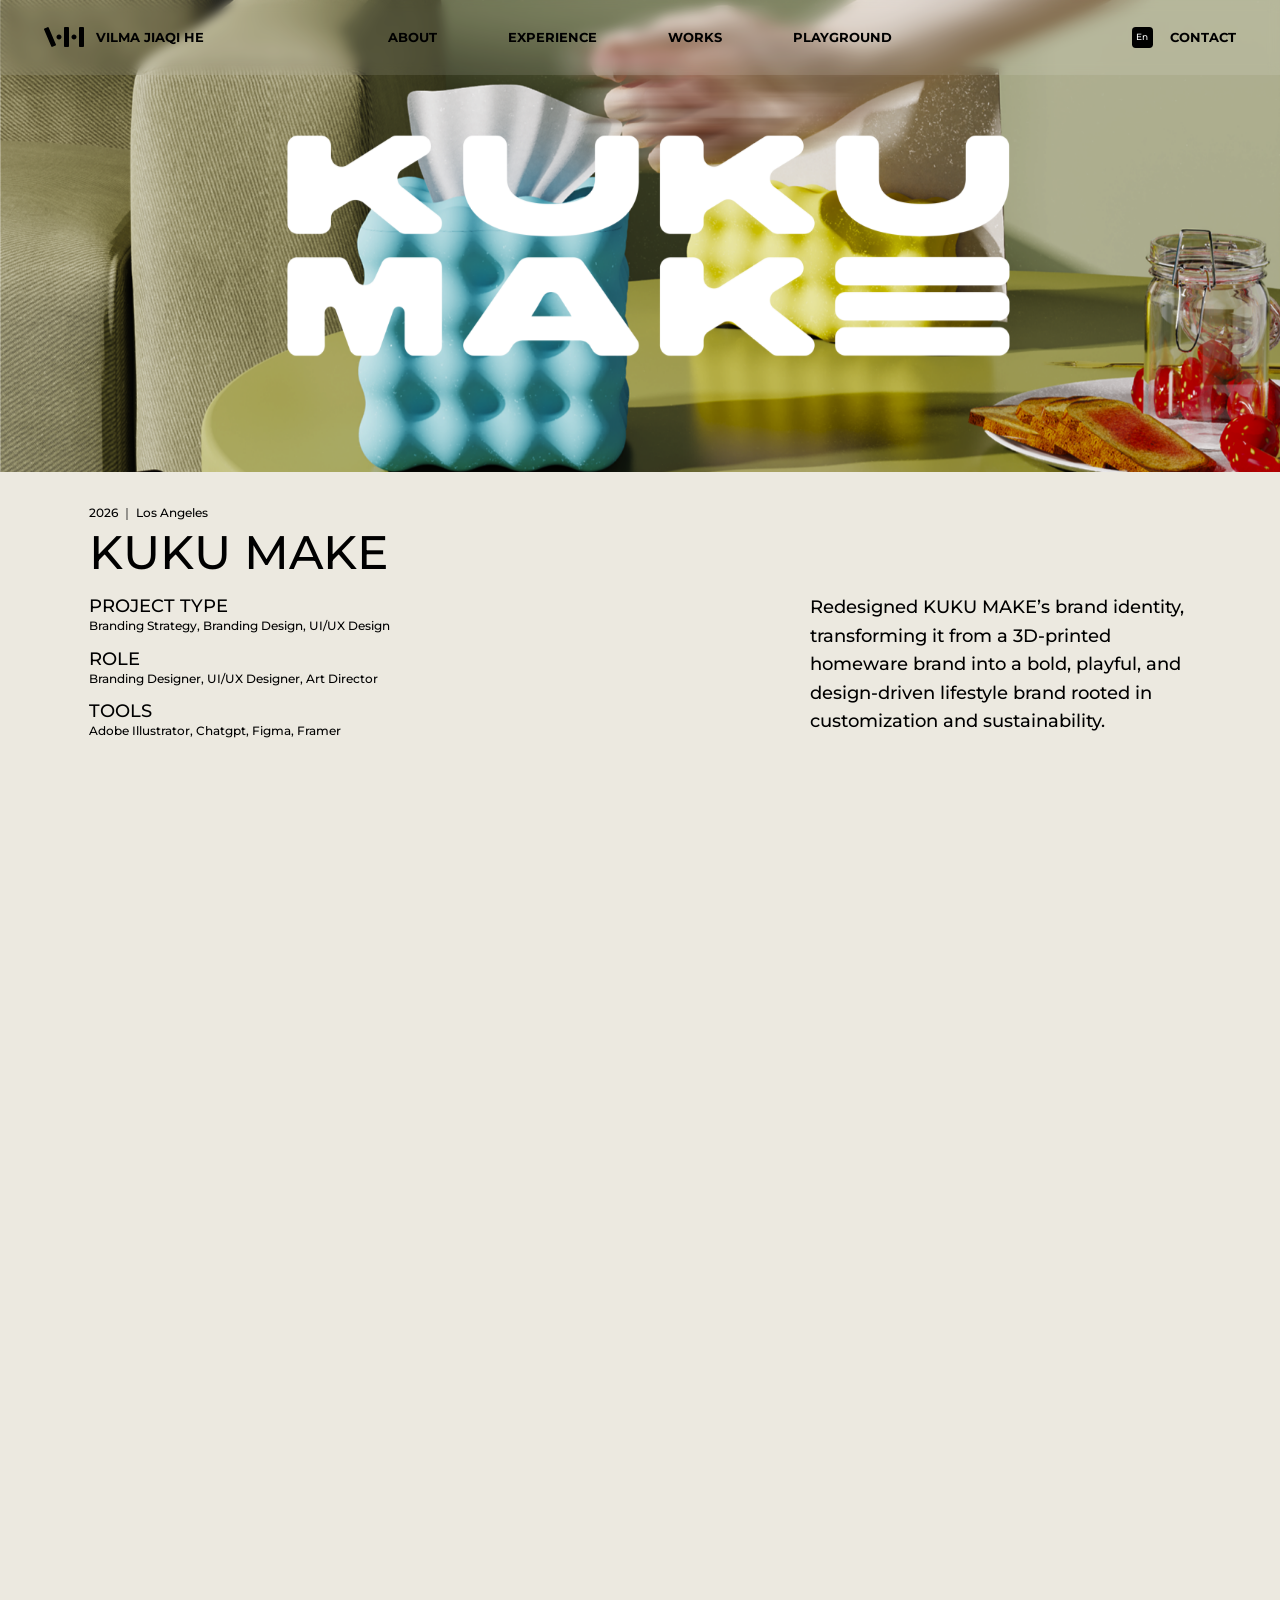
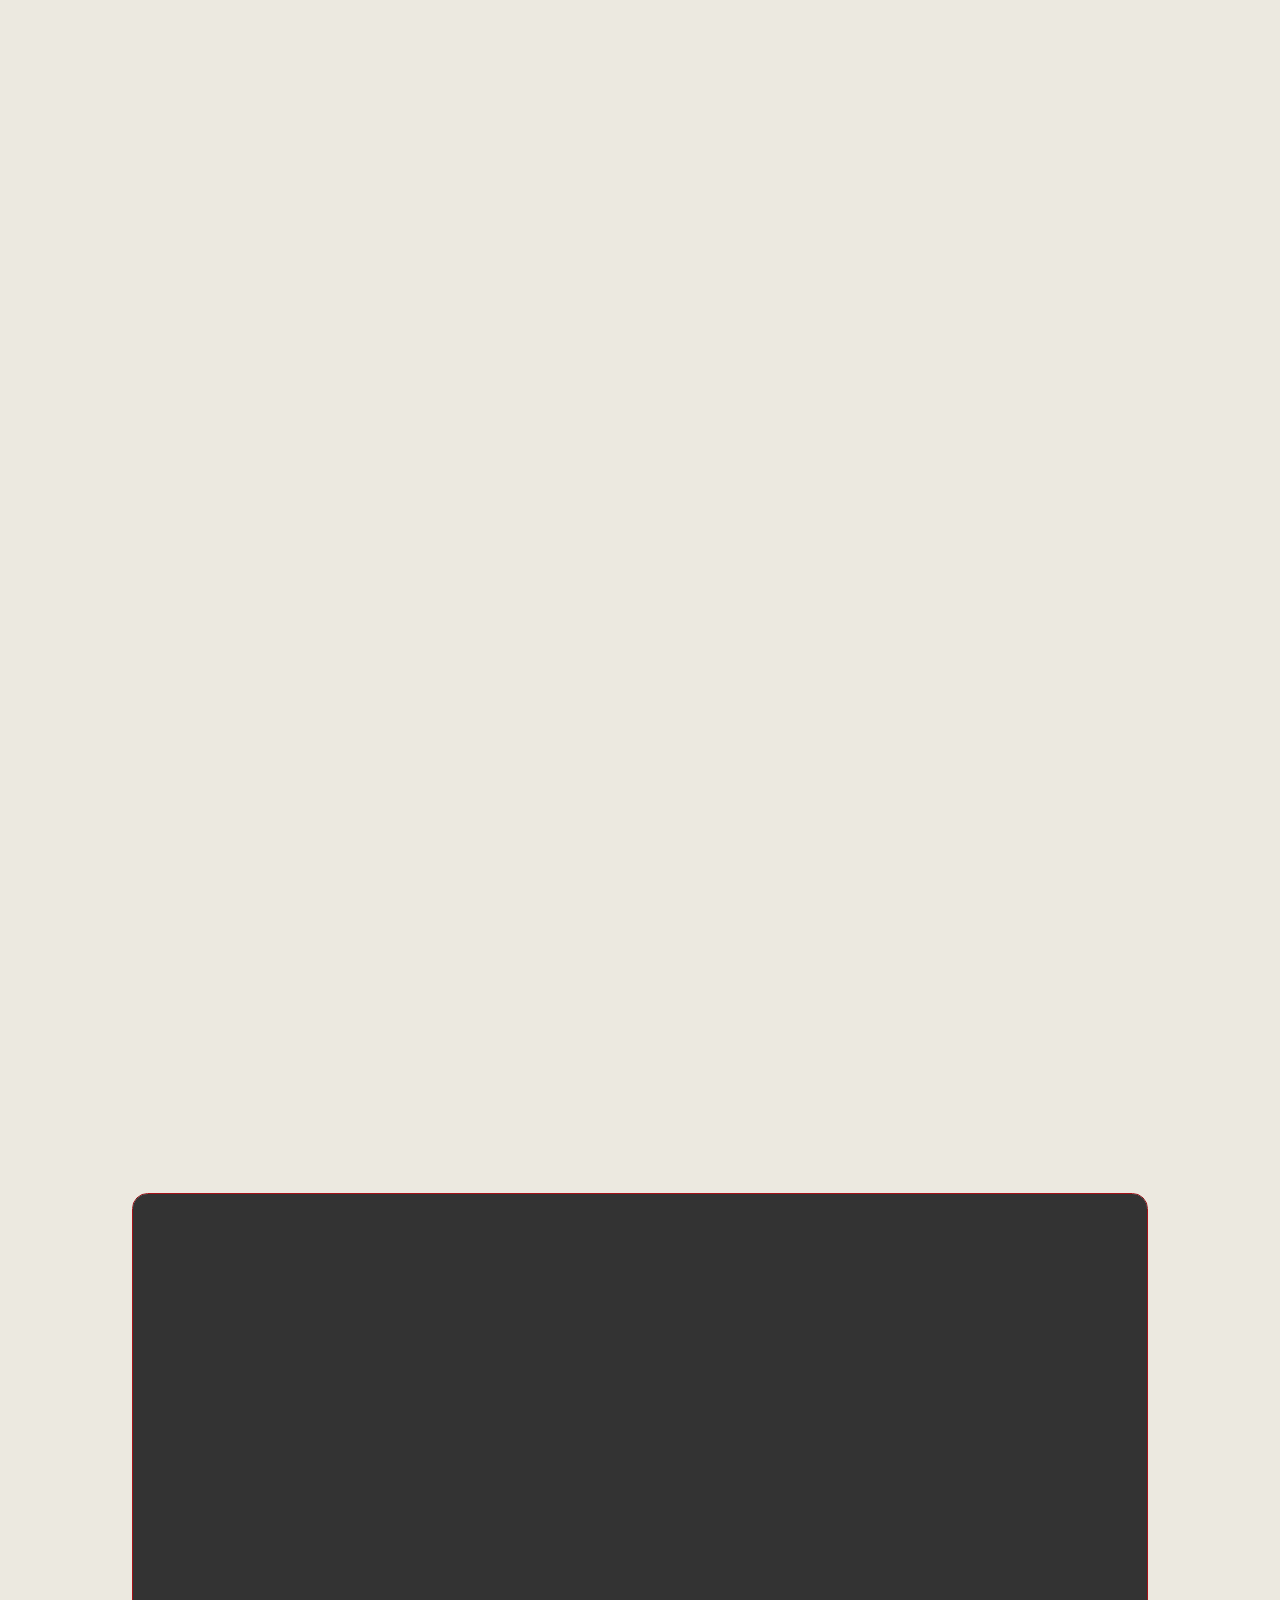
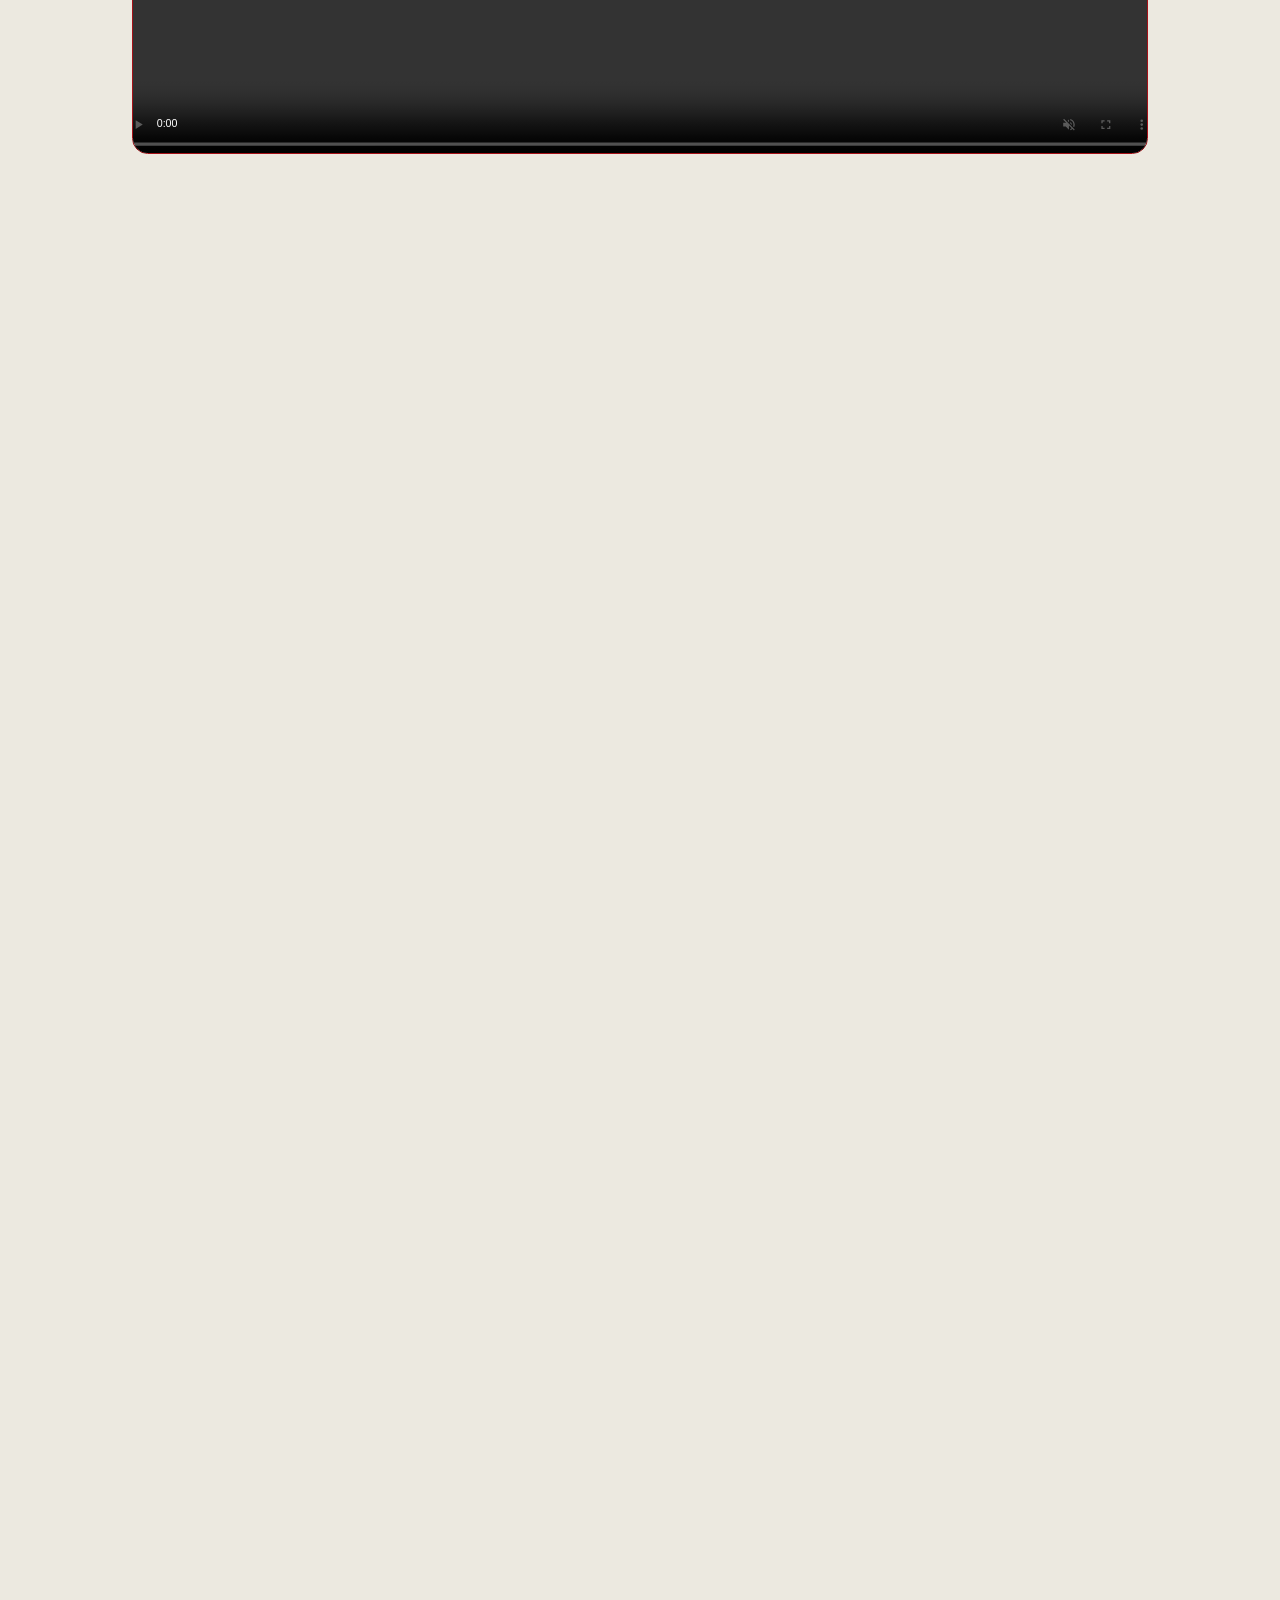
==== kuku-make.html @ 76f58a39 "Upload portfolio website" ====
<!doctype html>
<html lang="en">
<head>
  <script src="entry-reset.js?v=20260901-1"></script>
  <meta charset="UTF-8">
  <meta name="viewport" content="width=device-width, initial-scale=1">
  <title>KUKU MAKE — Vilma Jiaqi He</title>
  <link rel="preconnect" href="https://fonts.googleapis.com">
  <link rel="preconnect" href="https://fonts.gstatic.com" crossorigin>
  <link href="https://fonts.googleapis.com/css2?family=Montserrat:wght@500;700;800&display=swap" rel="stylesheet">
  <link rel="stylesheet" href="video.css?v=20260830-3">
  <link rel="stylesheet" href="kuku-make.css?v=20260830-3">
  <link rel="stylesheet" href="logo-fix.css?v=20260901-7">
</head>
<body data-site-page="project">
  <aside id="contact-card" class="contact-lanyard" aria-hidden="true">
    <div class="lanyard-drop">
      <svg class="lanyard-strap" viewBox="0 -12 360 348" aria-hidden="true"><path class="strap-edge" d="M180 -10 Q180 130 180 315"></path><path class="strap-core" d="M180 -10 Q180 130 180 315"></path><g class="strap-texture-segments"></g><path class="strap-stitch" d="M180 -10 Q180 130 180 315"></path></svg>
      <div class="lanyard-payload"><div class="lanyard-clip"><i></i></div><div class="lanyard-badge">
        <img class="badge-frame-bg" src="assets/badge-background.png" alt=""><img class="badge-frame-logo" src="assets/badge-logo.png" alt="Vilma logo"><p class="badge-frame-connect">OPEN TO CONNECT :)</p>
        <div class="badge-frame-profile"><p class="badge-frame-name"><span>VILMA JIAQI HE</span><span>何 嘉琪</span></p><p class="badge-frame-role">BRAND · GRAPHIC · UI</p><p class="badge-frame-location">HANGZHOU · DESIGNER</p></div>
        <div class="badge-frame-contact"><p>WeChat:<br>vilma0601_</p><p>TEL:<br>+86 150-3066-8882</p><p>EMAIL:<br>vilmahe0601@outlook.com</p></div><img class="badge-frame-arrow" src="assets/badge-arrow.svg" alt=""><p class="badge-frame-slogan">LET’s CREATING<br>SOMETHING<br><span>TOGETHER.</span></p>
      </div></div>
    </div>
  </aside>
  <header class="nav project-nav nav-light">
    <a class="brand project-brand" href="index.html?v=20260830-1&amp;skipSplash=1#home"><img src="assets/logo.svg" alt="VH"><strong>VILMA JIAQI HE</strong></a>
    <nav><a href="index.html?v=20260830-1&amp;skipSplash=1#about">ABOUT</a><a href="index.html?v=20260830-1&amp;skipSplash=1#experience">EXPERIENCE</a><a href="index.html?v=20260830-1&amp;skipSplash=1#works">WORKS</a><a href="index.html?v=20260830-1&amp;skipSplash=1#playground">PLAYGROUND</a></nav>
    <div class="nav-end project-nav-end"><button type="button" aria-label="Switch language">En</button><a id="contact-toggle" href="#contact-card" aria-controls="contact-card" aria-expanded="false">CONTACT</a></div>
  </header>
  <main>
    <section class="project-page cover">
      <img class="cover-image" src="assets/kuku/hero.png" alt="KUKU MAKE product scene">
      <div class="project-title"><p>2026 ｜ Los Angeles</p><h1>KUKU MAKE</h1></div>
      <dl class="project-meta"><div><dt>PROJECT TYPE</dt><dd>Branding Strategy, Branding Design, UI/UX Design</dd></div><div><dt>ROLE</dt><dd>Branding Designer, UI/UX Designer, Art Director</dd></div><div><dt>TOOLS</dt><dd>Adobe Illustrator, Chatgpt, Figma, Framer</dd></div></dl>
      <p class="project-summary">Redesigned KUKU MAKE’s brand identity,<br>transforming it from a 3D-printed<br>homeware brand into a bold, playful, and<br>design-driven lifestyle brand rooted in<br>customization and sustainability.</p>
    </section>
    <section class="project-page mission">
      <h2>Brand Mission</h2><p class="section-copy">KUKU MAKE reimagines everyday home objects<br>through digital design and 3D printing. Built around<br>modularity, customization, and sustainability, each<br>object is designed to adapt to different spaces, needs,<br>and personalities — turning design from something<br>fixed into something everyone can make their own.</p>
      <div class="mission-grid"><figure><img src="assets/kuku/mission-playful-user.png" alt="Playful"><figcaption class="sr-only">PLAYFUL</figcaption></figure><figure><img src="assets/kuku/mission-adaptable.png" alt="Adaptable"><figcaption>ADAPTABLE</figcaption></figure><figure><img src="assets/kuku/mission-expressive.png" alt="Expressive"><figcaption>EXPRESSIVE</figcaption></figure></div>
    </section>
    <section class="project-page feature"><h2>Logo Design</h2><p class="section-copy">The KUKU MAKE logo translates the brand’s idea of<br>modularity and playful customization into a<br>geometric typographic system.</p><img class="feature-image logo-design" src="assets/kuku/logo-design.png" alt="KUKU MAKE logo system"></section>
    <section class="project-page feature"><h2>Color Palette</h2><p class="section-copy">KUKU MAKE’s color system draws inspiration from everyday objects and contemporary living spaces, balancing bold primary colors with warm, grounded secondary tones.</p><img class="feature-image color-palette" src="assets/kuku/color-palette.png" alt="KUKU MAKE color palette"></section>
    <section class="project-page feature typography-page"><h2>Typography</h2><p class="section-copy typography-copy">A clean geometric typeface balances the<br>expressive product forms and creates clarity across<br>packaging, editorial layouts, product information,<br>and digital interfaces.</p>
      <div class="type-carousel" role="region" aria-label="KUKU MAKE typography slides">
        <div class="type-carousel-viewport"><div class="type-carousel-track">
          <img src="assets/kuku/type-slide-1.png" alt="KUKU MAKE typography overview">
          <img src="assets/kuku/type-slide-2.png" alt="Montserrat font weights">
          <img src="assets/kuku/type-slide-3.png" alt="KUKU MAKE heading typography">
          <img src="assets/kuku/type-slide-4.png" alt="KUKU MAKE body typography">
        </div></div>
        <button class="type-carousel-button previous" type="button" aria-label="Previous typography slide"><span aria-hidden="true">‹</span></button>
        <button class="type-carousel-button next" type="button" aria-label="Next typography slide"><span aria-hidden="true">›</span></button>
        <p class="type-carousel-status" aria-live="polite">1 / 4</p>
      </div>
    </section>
    <section class="project-page website"><h2>Website</h2><p class="section-copy typography-copy">The website was designed around strong product<br>imagery, generous typography, and a clear<br>modular structure, allowing users to understand<br>both the personality of the brand and the flexibility<br>of each product.</p><div class="website-layout"><div class="website-placeholder" aria-label="KUKU MAKE website showcase"><video class="website-video" autoplay muted loop playsinline preload="auto"><source src="assets/kuku/kuku-website-web-720.mp4" type="video/mp4"></video></div><div class="prototype-row"><img src="assets/kuku/prototype-left.png" alt="Website mobile prototype"><img src="assets/kuku/prototype-right.png" alt="Website desktop prototype"></div></div></section>
    <section class="project-page outcomes"><h2>Outcomes</h2><div class="outcomes-grid"><div class="poster-row"><img src="assets/kuku/outcome-poster-1.png" alt="KUKU MAKE poster"><img src="assets/kuku/outcome-poster-2.png" alt="KUKU MAKE poster"></div><div class="box-row"><img src="assets/kuku/outcome-box.png" alt="KUKU MAKE packaging"><img src="assets/kuku/outcome-wall.png" alt="KUKU MAKE street advertising"></div><div class="room-row"><div><img src="assets/kuku/outcome-room.png" alt="KUKU MAKE interior"></div><img src="assets/kuku/outcome-object.png" alt="KUKU MAKE product"></div><div class="interior-crop"><img src="assets/kuku/outcome-interior.png" alt="KUKU MAKE interiors"></div></div></section>
  </main>
  <script src="kuku-make.js?v=20260830-5"></script>
  <script src="project-lanyard.js?v=20260830-1"></script>
  <script src="video-hover-controls.js?v=20260901-3"></script>
  <script src="language.js?v=20260901-5"></script>
</body>
</html>
---- video.css ----
html.splash-active {
  overflow: hidden;
}

.splash {
  position: fixed;
  inset: 0;
  z-index: 1000;
  width: 1728px;
  height: var(--scaled-viewport-height, 100vh);
  overflow: hidden;
  background: #000;
  opacity: 1;
  transition: opacity .65s ease, visibility .65s ease;
}

.splash.is-leaving {
  opacity: 0;
  visibility: hidden;
  pointer-events: none;
}

.splash video {
  width: 100%;
  height: 100%;
  object-fit: cover;
  display: block;
}

.splash button {
  position: absolute;
  right: 32px;
  bottom: 28px;
  border: 1px solid rgba(255,255,255,.75);
  border-radius: 999px;
  padding: 9px 18px;
  color: #fff;
  background: rgba(0,0,0,.25);
  font: 700 13px/1 Montserrat, Arial, sans-serif;
  letter-spacing: .08em;
  cursor: pointer;
  backdrop-filter: blur(8px);
}

.hero-video,
.video-shade {
  position: fixed;
  inset: 0;
  width: 1728px;
  height: var(--scaled-viewport-height, 100vh);
  pointer-events: none;
}

.contact-lanyard {
  position: fixed;
  inset: 0;
  z-index: 19;
  width: 1728px;
  height: var(--scaled-viewport-height, 100vh);
  overflow: hidden;
  pointer-events: none;
  perspective: 1400px;
  clip-path: inset(101px 0 0 0);
}

.lanyard-drop {
  position: absolute;
  top: 0;
  left: 76%;
  width: 360px;
  height: 780px;
  translate: -50% -104%;
  transform-origin: 50% 0;
  transition: translate .9s cubic-bezier(.16,.8,.22,1);
  pointer-events: auto;
  will-change: transform, translate;
}

.contact-lanyard.open .lanyard-drop {
  translate: -50% 0;
}

.contact-lanyard.open .lanyard-drop.dropping {
  animation: lanyard-drop-in 1.35s cubic-bezier(.14,.78,.18,1) both;
}

.contact-lanyard.open .lanyard-drop.dragging {
  animation: none !important;
}

.lanyard-strap {
  position: absolute;
  top: 0;
  left: 0;
  width: 360px;
  height: 336px;
  overflow: visible;
  filter: drop-shadow(0 10px 8px rgba(0,0,0,.4));
}

.lanyard-strap path {
  fill: none;
  stroke-linecap: round;
  vector-effect: non-scaling-stroke;
}

.strap-edge { stroke: rgba(255,255,255,.3); stroke-width: 46; }
.strap-core { stroke: #0b0b0b; stroke-width: 42; }
.strap-texture-segments { pointer-events: none; }
.strap-texture-segment { overflow: hidden; }
.strap-stitch { stroke: rgba(255,255,255,.16); stroke-width: 1.2; stroke-dasharray: 3 9; }

.lanyard-payload {
  position: absolute;
  top: 286px;
  left: 0;
  width: 360px;
  height: 492px;
  transform-origin: 50% 29px;
  will-change: transform;
}

.lanyard-clip {
  position: absolute;
  top: 0;
  left: 50%;
  width: 28px;
  height: 58px;
  translate: -50% 0;
  border: 0;
  background: transparent;
  box-shadow: none;
}

.lanyard-clip i {
  position: absolute;
  left: 50%;
  top: 15px;
  width: 8px;
  height: 38px;
  translate: -50% 0;
  border-radius: 5px;
  background: linear-gradient(90deg,#090909,#3a3a3a 48%,#080808);
  box-shadow: inset 1px 0 rgba(255,255,255,.18), 0 4px 7px rgba(0,0,0,.45);
}

.lanyard-clip::before {
  content: "";
  position: absolute;
  left: 50%;
  top: -5px;
  width: 20px;
  height: 20px;
  translate: -50% 0;
  border: 5px solid #111;
  border-radius: 50%;
  background: #050505;
  box-shadow: inset 2px 2px 2px rgba(255,255,255,.15), 0 3px 6px rgba(0,0,0,.5);
}

.lanyard-clip::after {
  content: "";
  position: absolute;
  left: 50%;
  bottom: 0;
  width: 18px;
  height: 10px;
  translate: -50% 0;
  border: 4px solid #111;
  border-top: 0;
  border-radius: 0 0 8px 8px;
}

.lanyard-badge {
  --badge-rotate-x: 0deg;
  --badge-rotate-y: 0deg;
  position: absolute;
  top: 54px;
  left: 0;
  width: 360px;
  height: 438px;
  padding: 0;
  display: block;
  color: #fff;
  background: transparent;
  border: 0;
  border-radius: 0;
  box-shadow: none;
  filter: drop-shadow(0 28px 35px rgba(0,0,0,.5));
  transform: rotateX(var(--badge-rotate-x)) rotateY(var(--badge-rotate-y));
  transform-style: preserve-3d;
  transition: transform .18s ease-out, border-color .25s ease;
  cursor: grab;
  touch-action: none;
  user-select: none;
  overflow: visible;
  scale: 1.025;
}

.badge-frame-bg {
  position: absolute;
  inset: 0;
  width: 100%;
  height: 100%;
  display: block;
  object-fit: fill;
  pointer-events: none;
  user-select: none;
}

.badge-frame-logo {
  position: absolute;
  left: 7.73%;
  top: 5.12%;
  width: 10.63%;
  height: 4.47%;
  object-fit: contain;
  pointer-events: none;
}

.badge-frame-connect {
  position: absolute;
  left: 57.73%;
  top: 5.12%;
  width: 34.45%;
  color: #fff;
  font-size: 11.39px;
  font-weight: 400;
  line-height: 1;
  white-space: nowrap;
}

.badge-frame-profile {
  position: absolute;
  left: 28.12%;
  top: 17.03%;
  width: 40.33%;
  display: grid;
  gap: 10.12px;
  font-weight: 500;
  line-height: 1;
}

.badge-frame-name {
  display: flex;
  align-items: center;
  gap: 11.39px;
  color: #fff;
  font-size: 11.39px;
  white-space: nowrap;
}

.badge-frame-role,
.badge-frame-location {
  font-size: 7.59px;
  white-space: nowrap;
}

.badge-frame-role { color: #84DEFF; }
.badge-frame-location { color: #A5A6A6; }

.badge-frame-contact {
  position: absolute;
  left: 28.12%;
  top: 39.61%;
  width: 48%;
  display: grid;
  gap: 20.25px;
  color: #fff;
  font-size: 11.39px;
  font-weight: 500;
  line-height: 1;
  white-space: nowrap;
}

.badge-frame-contact p { margin: 0; }

.badge-frame-arrow {
  position: absolute;
  left: 78.91%;
  top: 48.85%;
  width: 15.29%;
  height: 8.87%;
  object-fit: contain;
  transform: rotate(135deg);
  transform-origin: center;
  pointer-events: none;
}

.badge-frame-slogan {
  position: absolute;
  left: 5.89%;
  top: 81.67%;
  width: 47.36%;
  color: #fff;
  font-size: 20.25px;
  font-weight: 500;
  line-height: 1;
}

.badge-frame-slogan span { color: #84DEFF; }

.lanyard-badge:hover { filter: drop-shadow(0 28px 40px rgba(132,222,255,.2)); }
.lanyard-badge:active { cursor: grabbing; }

.badge-topline {
  display: flex;
  justify-content: space-between;
  align-items: center;
  font-size: 12px;
  letter-spacing: .14em;
}

.badge-topline img { width: 48px; }

.badge-center {
  flex: 1;
  display: flex;
  align-items: center;
  border-bottom: 1px solid rgba(255,255,255,.25);
}

.badge-center p {
  font-size: 38px;
  font-weight: 700;
  line-height: .98;
}

.badge-center p span { color: #84DEFF; }

.badge-footer {
  padding-top: 20px;
  display: grid;
  gap: 7px;
}

.badge-footer strong { font-size: 17px; }
.badge-footer span { color: #84DEFF; font-size: 11px; letter-spacing: .1em; }
.badge-footer small { color: rgba(255,255,255,.65); font-size: 10px; }

@keyframes lanyard-drop-in {
  0% { translate: -50% -104%; }
  52% { translate: -50% 9%; }
  68% { translate: -50% -5%; }
  80% { translate: -50% 3%; }
  90% { translate: -50% -1.4%; }
  100% { translate: -50% 0; }
}

.hero-video {
  z-index: 0;
  object-fit: cover;
  background: #000;
}

.video-shade {
  z-index: 1;
  background: rgba(0,0,0,.2);
}

main {
  position: relative;
  z-index: 2;
}

.nav {
  transition: color .38s ease, background-color .38s ease;
}

.nav.nav-dark {
  color: #fff;
  background-color: rgba(0,0,0,.12);
}

.nav.nav-light {
  color: #000;
  background-color: rgba(255,255,255,.12);
}

.nav.nav-dark button {
  color: #111;
  background-color: #fff;
}

.nav.nav-light button {
  color: #fff;
  background-color: #000;
}

body,
.panel,
.education,
.experience,
.works,
.playground,
.face,
.floating,
.forest {
  background-color: transparent !important;
  background-image: none !important;
}

.works::before,
.playground::before {
  background: rgba(0,0,0,.18) !important;
}

@media (prefers-reduced-motion: reduce) {
  .splash { transition-duration: .01ms; }
}

.nav a,
.nav button {
  transition: color .22s ease, background-color .22s ease, border-color .22s ease;
}

.brand {
  position: relative;
}

.brand img {
  opacity: 0;
}

.brand::before {
  content: "";
  position: absolute;
  left: 0;
  top: 50%;
  width: 53px;
  height: 27px;
  translate: 0 -50%;
  background-color: currentColor;
  -webkit-mask: url('assets/logo.svg') center / contain no-repeat;
  mask: url('assets/logo.svg') center / contain no-repeat;
  transition: background-color .22s ease;
}

.nav a:hover,
.nav a:focus-visible,
.nav a.active,
.nav a[aria-current="page"] {
  color: #84DEFF;
}

.nav button:hover,
.nav button:focus-visible {
  background-color: #84DEFF;
}

.nav.nav-dark button:hover,
.nav.nav-dark button:focus-visible {
  color: #111;
  background-color: #84DEFF;
}

.nav.nav-light button:hover,
.nav.nav-light button:focus-visible {
  color: #fff;
  background-color: #84DEFF;
}

.works .card {
  transition: border-color .28s ease, scale .28s cubic-bezier(.2,.75,.25,1), box-shadow .28s ease;
  transform-origin: center;
}

.works .card:hover,
.works .card:focus-within {
  border-color: #84DEFF;
  scale: 1.025;
  box-shadow: 0 14px 36px rgba(0,0,0,.24);
  z-index: 2;
}

@media (prefers-reduced-motion: reduce) {
  .works .card { transition: border-color .01ms; }
  .works .card:hover,
  .works .card:focus-within { scale: 1; }
}

.reveal {
  opacity: 0;
  translate: 0 42px;
  filter: blur(7px);
  will-change: opacity, translate, filter;
}

.reveal.visible {
  animation: content-reveal .9s cubic-bezier(.2,.75,.25,1) var(--reveal-delay, 0ms) both !important;
}

@keyframes content-reveal {
  0% {
    opacity: 0;
    translate: 0 42px;
    filter: blur(7px);
  }
  100% {
    opacity: 1;
    translate: 0 0;
    filter: blur(0);
  }
}

@media (prefers-reduced-motion: reduce) {
  .reveal,
  .reveal.visible {
    opacity: 1;
    translate: none;
    filter: none;
    animation: none !important;
  }
}
---- kuku-make.css ----
:root{--paper:#ece9e0;--ink:#000;--blue:#84deff}*{box-sizing:border-box}html{scroll-behavior:smooth;background:var(--paper)}body{margin:0;background:var(--paper)!important;color:var(--ink);font-family:Montserrat,Arial,sans-serif;font-weight:500;overflow-x:hidden}a{color:inherit;text-decoration:none}p,h1,h2,figure,dl,dd{margin:0}img{display:block;max-width:100%}.sr-only{position:absolute!important;width:1px!important;height:1px!important;padding:0!important;margin:-1px!important;overflow:hidden!important;clip:rect(0,0,0,0)!important;white-space:nowrap!important;border:0!important}
.project-nav{position:fixed;z-index:100;top:0;left:0;width:100%;height:101px;padding:36px 60px;display:flex;align-items:center;justify-content:space-between;background:rgba(255,255,255,.1);backdrop-filter:blur(7.15px);font-size:18px;font-weight:700}.project-brand{display:flex;align-items:center;gap:16px;white-space:nowrap}.project-brand img{width:53px;height:27px}.project-nav nav{position:absolute;left:50%;transform:translateX(-50%);display:flex;gap:96px}.project-nav a{transition:color .2s ease}.project-nav a:hover,.project-nav a.active{color:var(--blue)}.project-nav-end{display:flex;gap:23px;align-items:center}.project-nav-end button{width:28px;height:28px;border:0;border-radius:5px;background:#000;color:#fff;font:500 16px Montserrat}
.project-nav{color:#000;transition:color .38s ease,background-color .38s ease}.project-nav.nav-dark{color:#fff;background:rgba(0,0,0,.12)}.project-nav.nav-light{color:#000;background:rgba(255,255,255,.1)}.project-nav.nav-dark .project-nav-end button{color:#111;background:#fff}.project-nav.nav-light .project-nav-end button{color:#fff;background:#000}.project-nav.nav-dark .project-nav-end button:hover,.project-nav.nav-dark .project-nav-end button:focus-visible{color:#111;background:#84deff}.project-nav.nav-light .project-nav-end button:hover,.project-nav.nav-light .project-nav-end button:focus-visible{color:#fff;background:#84deff}.project-nav .brand:hover,.project-nav .brand:focus-visible{color:#84deff}.contact-lanyard{z-index:99;height:var(--scaled-viewport-height,100vh)}.mission-grid figure:first-child img{object-position:center center}
.project-page{position:relative;width:100%;height:1117px;overflow:hidden;background:var(--paper)}.project-page h2{position:absolute;left:120px;top:124px;font-size:36px;line-height:1;font-weight:500}.cover-image{width:100%;height:637px;object-fit:cover}.project-title{position:absolute;left:120px;top:681px;width:475px}.project-title p{font-size:16px}.project-title h1{margin-top:8px;font-size:64px;line-height:1;font-weight:500}.project-meta{position:absolute;left:120px;top:803px;width:475px;display:flex;flex-direction:column;gap:20px}.project-meta div{display:grid;gap:4px}.project-meta dt{font-size:24px}.project-meta dd{font-size:16px}.project-summary{position:absolute;left:1093px;top:801px;width:515px;font-size:24px;line-height:1.2}
.section-copy{position:absolute;left:949px;top:134px;width:659px;font-size:24px;line-height:1.2}.mission-grid{position:absolute;left:178px;top:381px;width:1372px;display:grid;grid-template-columns:422px 411px 411px;gap:64px}.mission-grid figure{height:617px;position:relative;overflow:hidden}.mission-grid img{width:100%;height:100%;object-fit:cover}.mission-grid figcaption{position:absolute;left:50%;bottom:90px;transform:translateX(-50%);width:300px;text-align:center;color:#fff;font-size:36px;font-weight:800}.feature-image{position:absolute;left:50%;transform:translateX(-50%);object-fit:cover}.logo-design{top:306px;width:1372px;height:688px}.color-palette{top:370px;width:1372px;height:606px}.typography-copy{left:985px;width:623px}.typography{top:307px;width:1372px;height:772px;object-fit:contain}
.type-carousel{position:absolute;left:0;top:307px;width:1728px;height:772px}.type-carousel-viewport{position:absolute;left:178px;top:0;width:1372px;height:772px;overflow:hidden;background:#fff}.type-carousel-track{height:100%;display:flex;transition:transform .7s cubic-bezier(.22,.75,.2,1);will-change:transform}.type-carousel-track img{width:1372px;height:772px;flex:0 0 1372px;object-fit:cover}.type-carousel-button{position:absolute;top:50%;translate:0 -50%;width:68px;height:68px;border:0;border-radius:50%;display:grid;place-items:center;color:#fff;background:#111;font:300 54px/1 Arial,sans-serif;cursor:pointer;transition:color .22s ease,background-color .22s ease,scale .22s ease}.type-carousel-button:hover,.type-carousel-button:focus-visible{color:#111;background:#84deff;scale:1.07}.type-carousel-button.previous{left:60px}.type-carousel-button.next{right:60px}.type-carousel-button span{display:block;translate:0 -3px}.type-carousel-status{position:absolute;right:180px;bottom:14px;padding:7px 12px;border-radius:999px;color:#fff;background:rgba(0,0,0,.52);font-size:14px;line-height:1}
.website{height:2083px}.website-layout{position:absolute;left:178px;top:346px;width:1372px;display:flex;flex-direction:column;gap:80px}.website-placeholder{width:100%;aspect-ratio:1372/758;border:1px solid #a51118;border-radius:21px;overflow:hidden;background:#ece9e0;transform:translateZ(0);contain:paint}.website-video{display:block;width:100%;height:100%;object-fit:cover;object-position:center;border-radius:20px;scale:1.025;transform:translateZ(0);backface-visibility:hidden;will-change:transform}.prototype-row{display:flex;align-items:center;justify-content:center;gap:90px}.prototype-row img:first-child{width:518px;height:507px;object-fit:cover}.prototype-row img:last-child{width:764px;height:764px;object-fit:cover}
.outcomes{height:3181px}.outcomes-grid{position:absolute;left:178px;top:251px;width:1372px;display:flex;flex-direction:column;align-items:center;gap:46px}.poster-row,.box-row,.room-row{width:100%;display:flex;align-items:center}.poster-row{gap:77px}.poster-row img:first-child{width:668px;height:835px;object-fit:cover}.poster-row img:last-child{width:626px;height:835px;object-fit:cover}.box-row{gap:121px}.box-row img:first-child{width:470px;height:439px;object-fit:cover}.box-row img:last-child{width:781px;height:628px;object-fit:cover}.room-row{gap:91px}.room-row>div{width:881px;height:472px;overflow:hidden}.room-row>div img{width:100%;height:140%;object-fit:cover;object-position:center bottom}.room-row>img{width:399px;height:399px;object-fit:cover}.interior-crop{width:1372px;aspect-ratio:1729/920;overflow:hidden}.interior-crop img{width:100%;height:119.46%;object-fit:cover;object-position:center 78%}
@media(min-width:901px){body{width:1728px;zoom:calc(100vw / 1728)}.project-nav{width:1728px}}
@media(max-width:900px){.project-nav{height:72px;padding:20px 22px}.project-nav nav{display:none}.project-nav-end>a{display:none}.project-brand strong{font-size:13px}.project-brand img{width:40px}.project-page{height:auto;min-height:100vh;padding:104px 24px 72px}.cover{padding:0 0 72px}.cover-image{height:56vh;min-height:360px}.project-title,.project-meta,.project-summary,.project-page h2,.section-copy,.mission-grid,.feature-image,.website-layout,.outcomes-grid{position:static;width:auto;transform:none}.project-title,.project-meta,.project-summary{margin:36px 24px 0}.project-title h1{font-size:clamp(42px,12vw,64px)}.project-summary{font-size:18px;line-height:1.35}.project-summary br,.section-copy br{display:none}.project-page h2{font-size:32px}.section-copy{margin-top:28px;font-size:18px;line-height:1.45}.mission-grid{margin-top:50px;display:grid;grid-template-columns:1fr;gap:24px}.mission-grid figure{height:auto;aspect-ratio:2/2.5}.feature-image{margin:52px auto 0;height:auto}.type-carousel{position:relative;left:auto;top:auto;width:100%;height:auto;margin-top:52px;padding:0 38px}.type-carousel-viewport{position:relative;left:auto;width:100%;height:auto;aspect-ratio:16/9}.type-carousel-track img{width:100%;height:100%;flex-basis:100%}.type-carousel-button{width:44px;height:44px;font-size:38px}.type-carousel-button.previous{left:-4px}.type-carousel-button.next{right:-4px}.type-carousel-status{right:48px;bottom:8px;font-size:11px}.website,.outcomes{height:auto}.website-layout,.outcomes-grid{margin-top:52px}.website-placeholder{display:none}.prototype-row,.poster-row,.box-row,.room-row{display:grid;grid-template-columns:1fr;gap:24px}.prototype-row img:first-child,.prototype-row img:last-child,.poster-row img:first-child,.poster-row img:last-child,.box-row img:first-child,.box-row img:last-child,.room-row>div,.room-row>img{width:100%;height:auto}.room-row>div img{height:auto}.interior-crop{width:100%}}
---- logo-fix.css ----
/* Keep the navigation mark visible when pages are opened directly from disk.
   The previous external SVG mask is blocked by some file:// browser contexts. */
.brand::before,
.project-brand::before {
  display: none !important;
}

.brand img,
.project-brand img {
  display: block !important;
  flex: 0 0 53px;
  width: 53px !important;
  height: 27px !important;
  opacity: 1 !important;
  object-fit: contain;
  filter: none;
  transition: filter .22s ease;
}

.brand-logo {
  display: block;
  flex: 0 0 53px;
  width: 53px;
  height: 27px;
  fill: currentColor;
  transition: fill .22s ease;
}

.project-brand strong {
  margin-left: 0 !important;
  padding-left: 0 !important;
}

html[lang="zh-CN"] .badge-frame-connect {
  left: 65.5%;
  width: 26.68%;
}

.nav-end button,
.project-nav-end button {
  display: flex !important;
  align-items: center !important;
  justify-content: center !important;
  width: 28px !important;
  min-width: 28px !important;
  height: 28px !important;
  padding: 0 !important;
  border: 0 !important;
  appearance: none;
  font-family: Montserrat, Arial, sans-serif !important;
  font-size: 12px !important;
  font-weight: 500 !important;
  line-height: 1 !important;
  text-align: center;
  text-indent: 0;
}

.nav.nav-light .brand img,
.project-nav.nav-light .project-brand img {
  filter: brightness(0);
}

.nav.nav-dark .brand img,
.project-nav.nav-dark .project-brand img {
  filter: none;
}

.brand:hover img,
.brand:focus-visible img,
.project-brand:hover img,
.project-brand:focus-visible img {
  filter: brightness(0) saturate(100%) invert(86%) sepia(26%) saturate(968%) hue-rotate(165deg) brightness(103%) contrast(101%) !important;
}

@media (max-width: 900px) {
  .brand-logo {
    flex-basis: 40px;
    width: 40px;
  }

  .brand img,
  .project-brand img {
    flex-basis: 40px;
    width: 40px !important;
  }
}
/* Chinese homepage: preserve generous multi-line spacing after scale.css. */
html[lang="zh-CN"] body[data-site-page="home"] .services,
html[lang="zh-CN"] body[data-site-page="home"] .intro .lead,
html[lang="zh-CN"] body[data-site-page="home"] .statement {
  line-height: 1.7 !important;
}

/* Comfortable line spacing inside paragraph text across every page. */
main p {
  line-height: 1.6 !important;
}

html[lang="zh-CN"] main p {
  line-height: 1.8 !important;
}

/* The three deliberately stacked homepage text blocks need extra breathing room. */
html[lang="zh-CN"] body[data-site-page="home"] .services,
html[lang="zh-CN"] body[data-site-page="home"] .intro .lead,
html[lang="zh-CN"] body[data-site-page="home"] .statement {
  line-height: 1.7 !important;
}
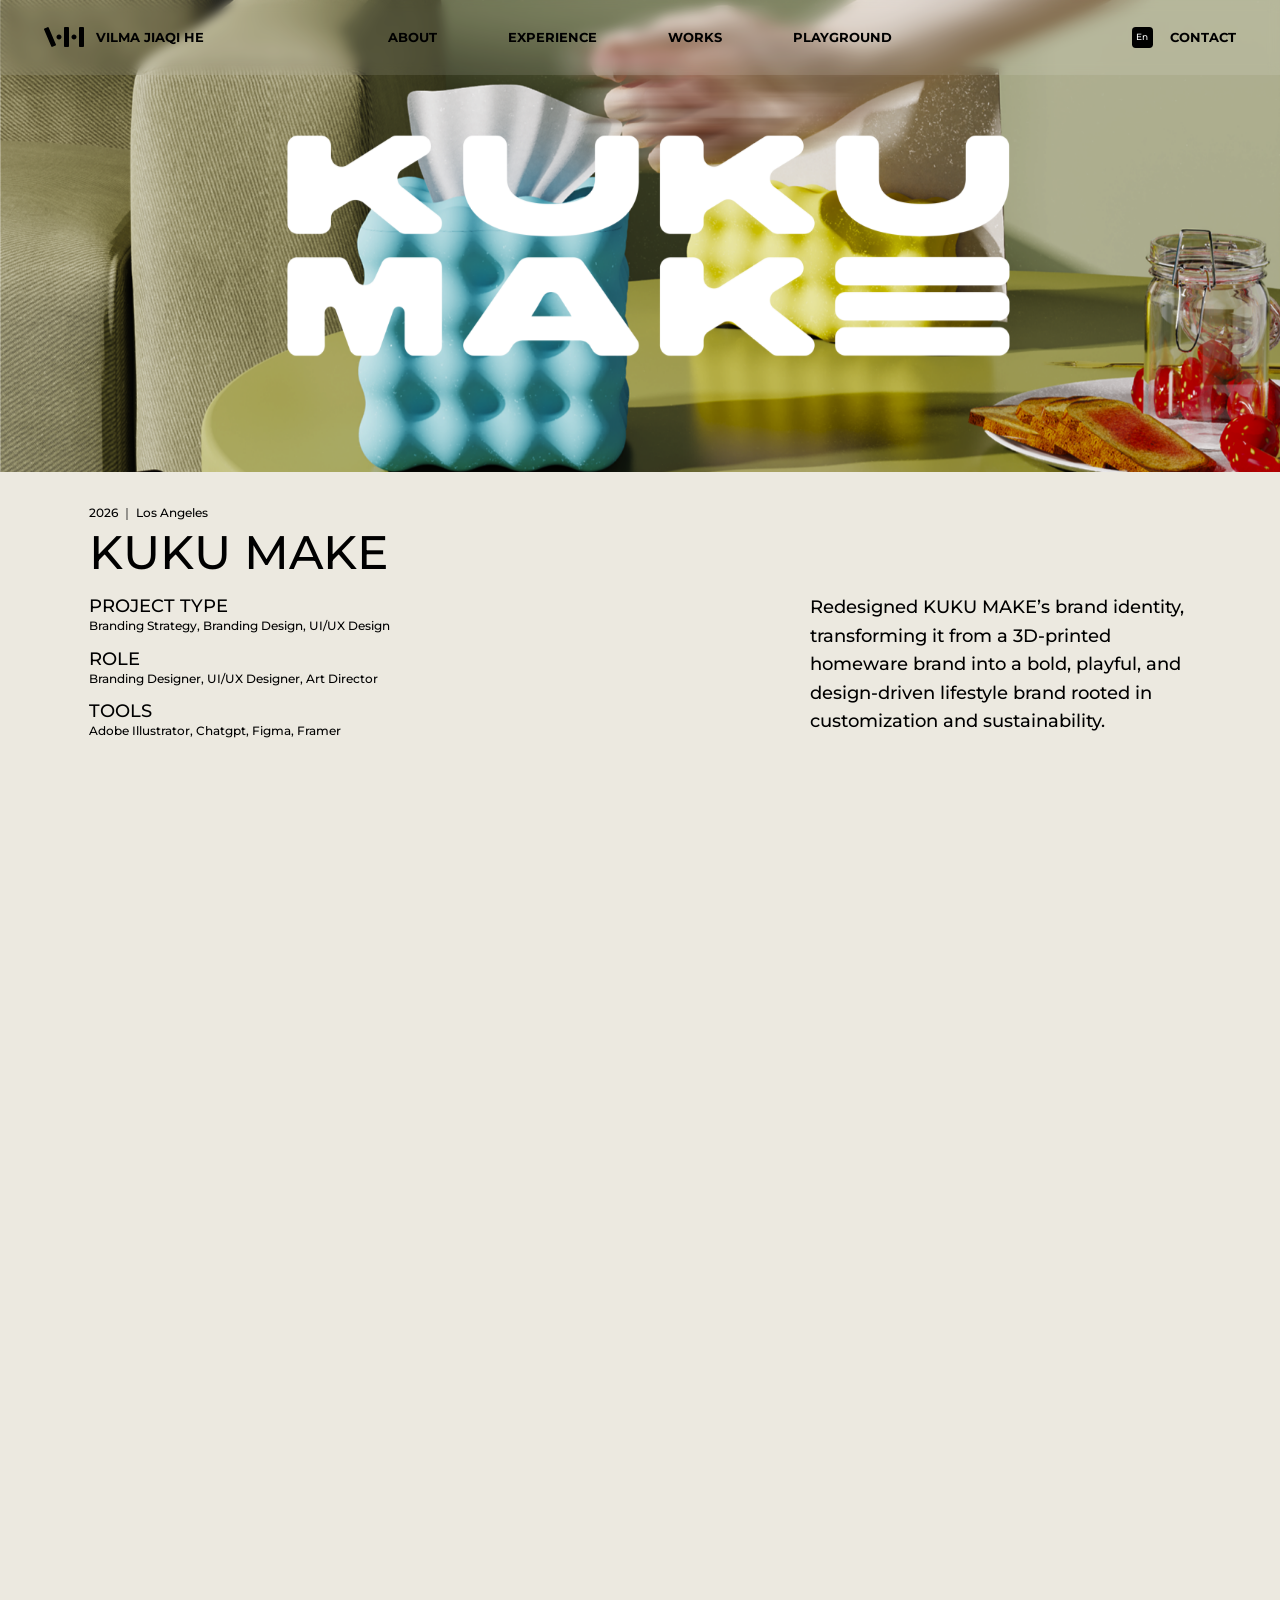
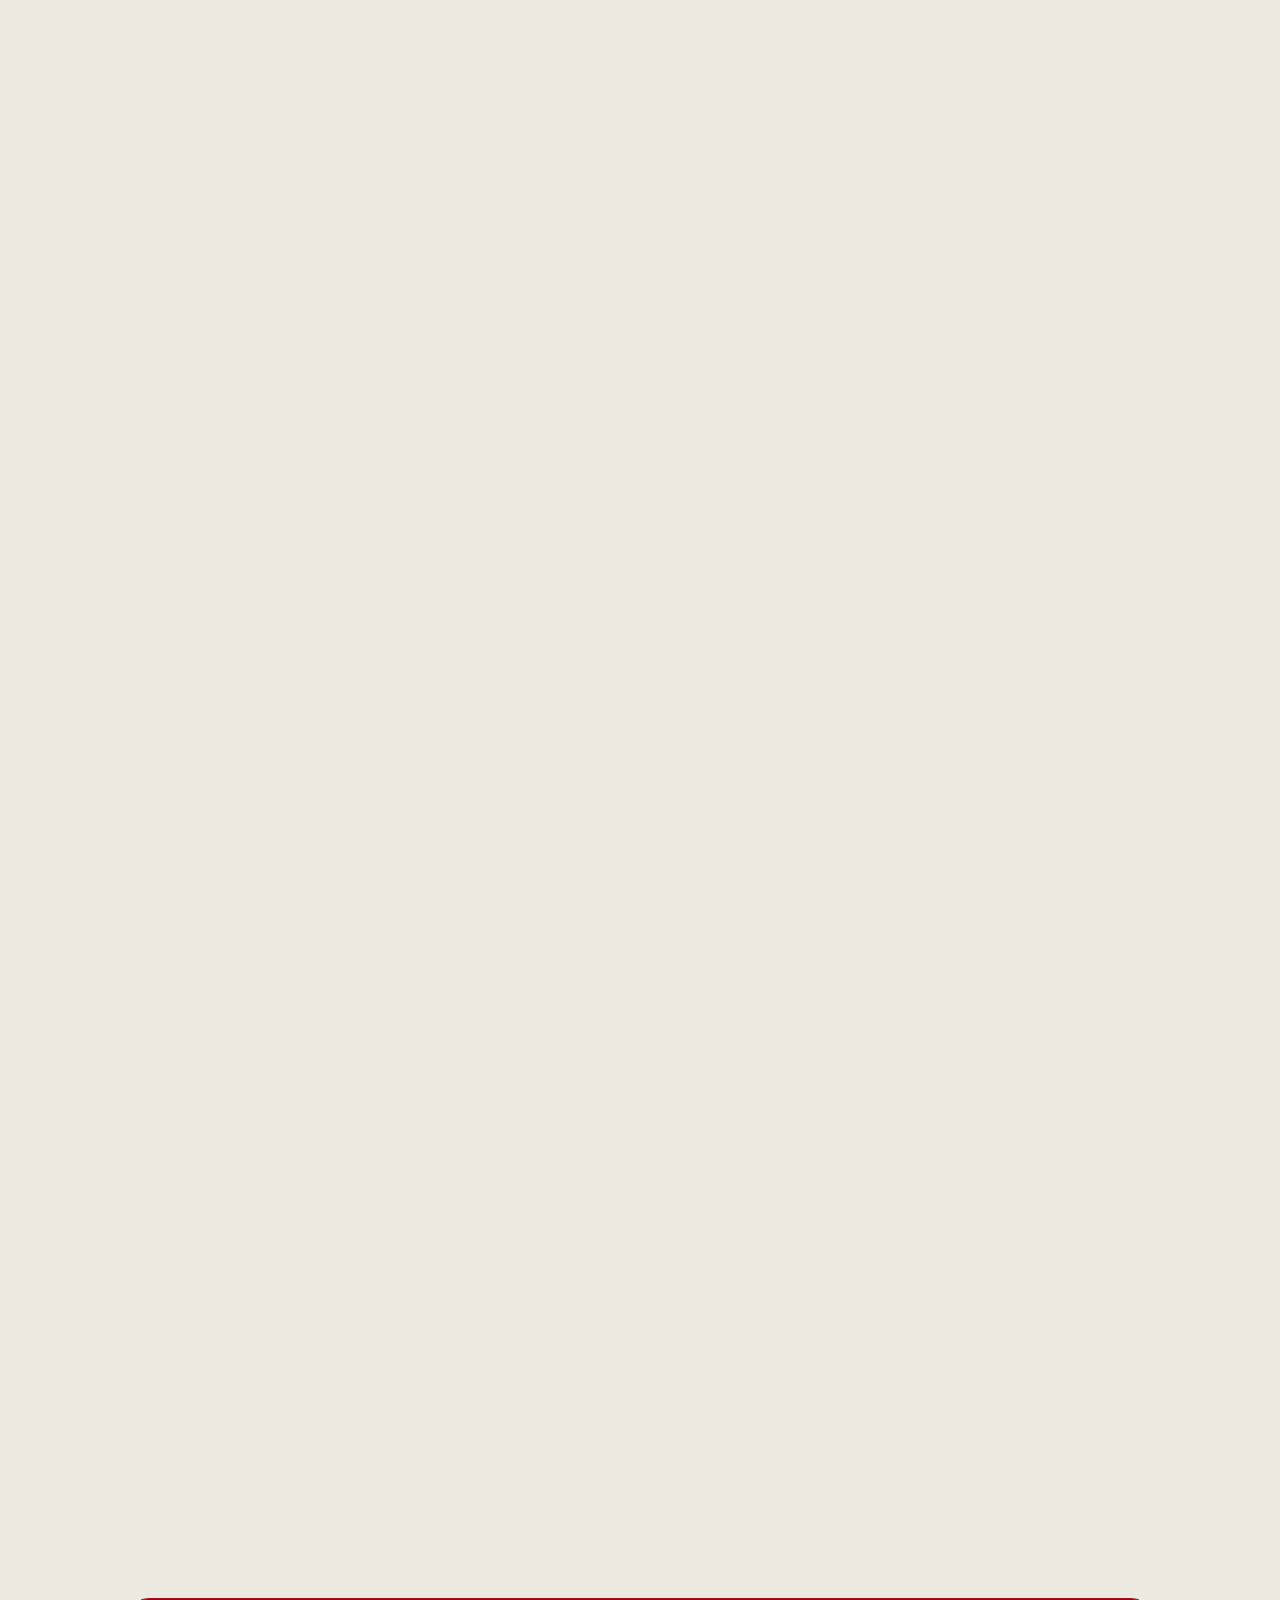
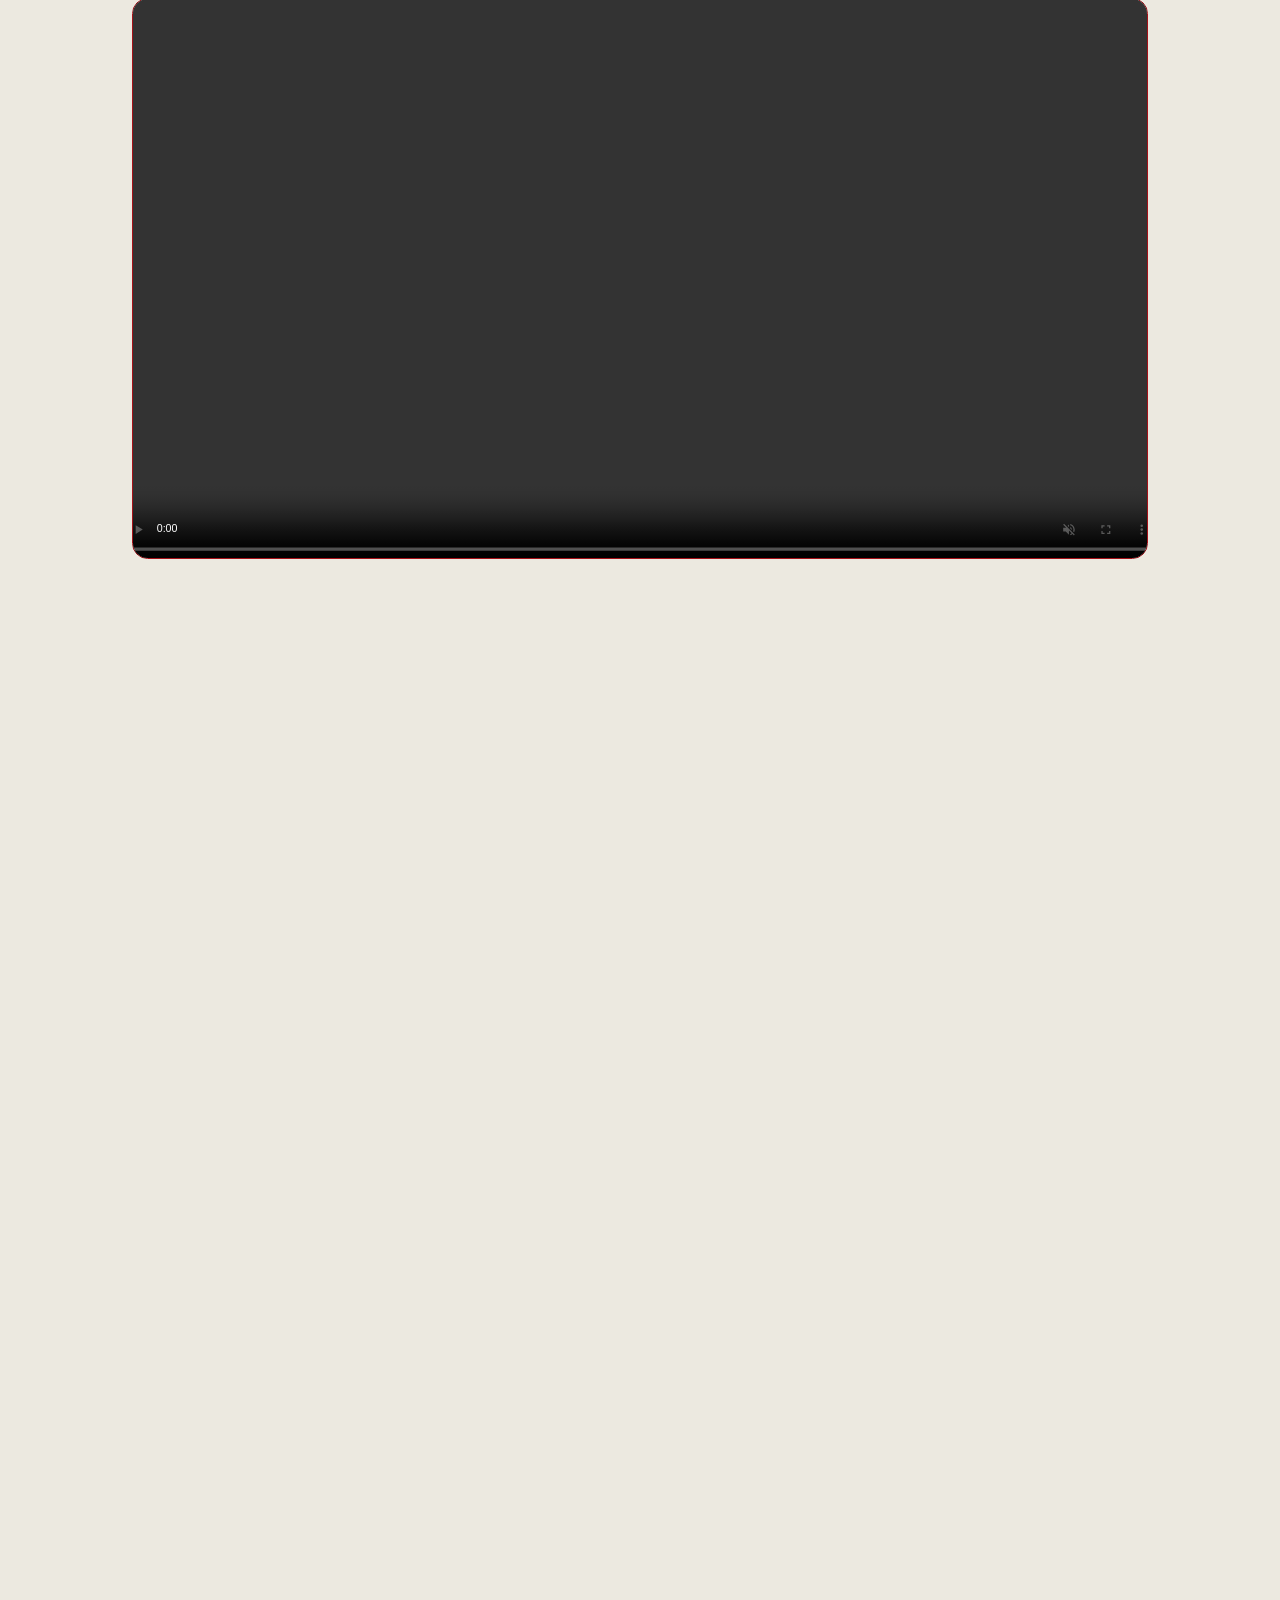
==== commit 96e8cc32: "修改子页面间距" ====
--- a/kuku-make.html
+++ b/kuku-make.html
@@ -11,6 +11,7 @@
   <link rel="stylesheet" href="video.css?v=20260830-3">
   <link rel="stylesheet" href="kuku-make.css?v=20260830-3">
   <link rel="stylesheet" href="logo-fix.css?v=20260901-7">
+  <link rel="stylesheet" href="subpage-flow-fix.css?v=20260901-1">
 </head>
 <body data-site-page="project">
   <aside id="contact-card" class="contact-lanyard" aria-hidden="true">
--- a/subpage-flow-fix.css
+++ b/subpage-flow-fix.css
@@ -0,0 +1,143 @@
+/*
+  Compensate for the taller paragraph line-height used across the project pages.
+  Desktop project layouts use fixed section heights and absolute positioning, so
+  downstream media must be moved with the expanded copy. Mobile already flows.
+*/
+
+@media (min-width: 901px) {
+  /* KUKU MAKE */
+  .project-page.mission {
+    height: 1321px;
+  }
+
+  .project-page.mission .mission-grid {
+    top: 484px;
+  }
+
+  .project-page.feature:has(.logo-design) {
+    height: 1177px;
+  }
+
+  .project-page.feature .logo-design {
+    top: 369px;
+  }
+
+  .project-page.typography-page {
+    height: 1300px;
+  }
+
+  .project-page.typography-page .type-carousel {
+    top: 408px;
+  }
+
+  .project-page.website {
+    height: 2168px;
+  }
+
+  .project-page.website .website-layout {
+    top: 446px;
+  }
+
+  .project-page.outcomes {
+    height: 3237px;
+  }
+
+  /* TEAOC.ART */
+  .teaoc-cover {
+    height: 1146px;
+  }
+
+  .teaoc-section.role-section {
+    height: 995px;
+  }
+
+  .teaoc-section.website-section {
+    height: 2290px;
+  }
+
+  .teaoc-section.website-section .website-composition {
+    top: 486px;
+  }
+
+  .teaoc-section.website-section .website-devices {
+    top: 1313px;
+  }
+
+  .teaoc-section.gallery-section {
+    height: 1907px;
+  }
+
+  .teaoc-section.gallery-section .gallery-grid {
+    top: 487px;
+  }
+
+  .teaoc-section.social-section .social-top {
+    top: 352px;
+  }
+
+  .teaoc-section.email-section {
+    height: 1561px;
+  }
+
+  .teaoc-section.email-section .email-composition {
+    top: 526px;
+  }
+
+  .teaoc-section.outcomes-section {
+    height: 601px;
+  }
+
+  /* Porsche Taycan */
+  .p-section.vision blockquote {
+    top: 487px;
+  }
+
+  /* Wheel Cart */
+  .wc-section.cover {
+    height: 1156px;
+  }
+
+  .wc-section.vision {
+    height: 1683px;
+  }
+
+  .wc-section.vision blockquote {
+    top: 528px;
+  }
+
+  .wc-section.vision .context-heading,
+  .wc-section.vision .context-copy {
+    top: 712px !important;
+  }
+
+  .wc-section.vision .challenge {
+    top: 1101px;
+  }
+
+  .wc-section.users-section {
+    height: 2237px;
+  }
+
+  .wc-section.users-section .flow-carousel {
+    top: 1503px;
+  }
+
+  .wc-section.system-section .system-images {
+    top: 487px;
+  }
+
+  .wc-section.outcome {
+    height: 411px;
+  }
+}
+
+/* Every project page ends with at least 120px of clear space. */
+main > section:last-child {
+  padding-bottom: 120px !important;
+}
+
+@media (max-width: 900px) {
+  main > section:last-child {
+    padding-bottom: 120px !important;
+  }
+}
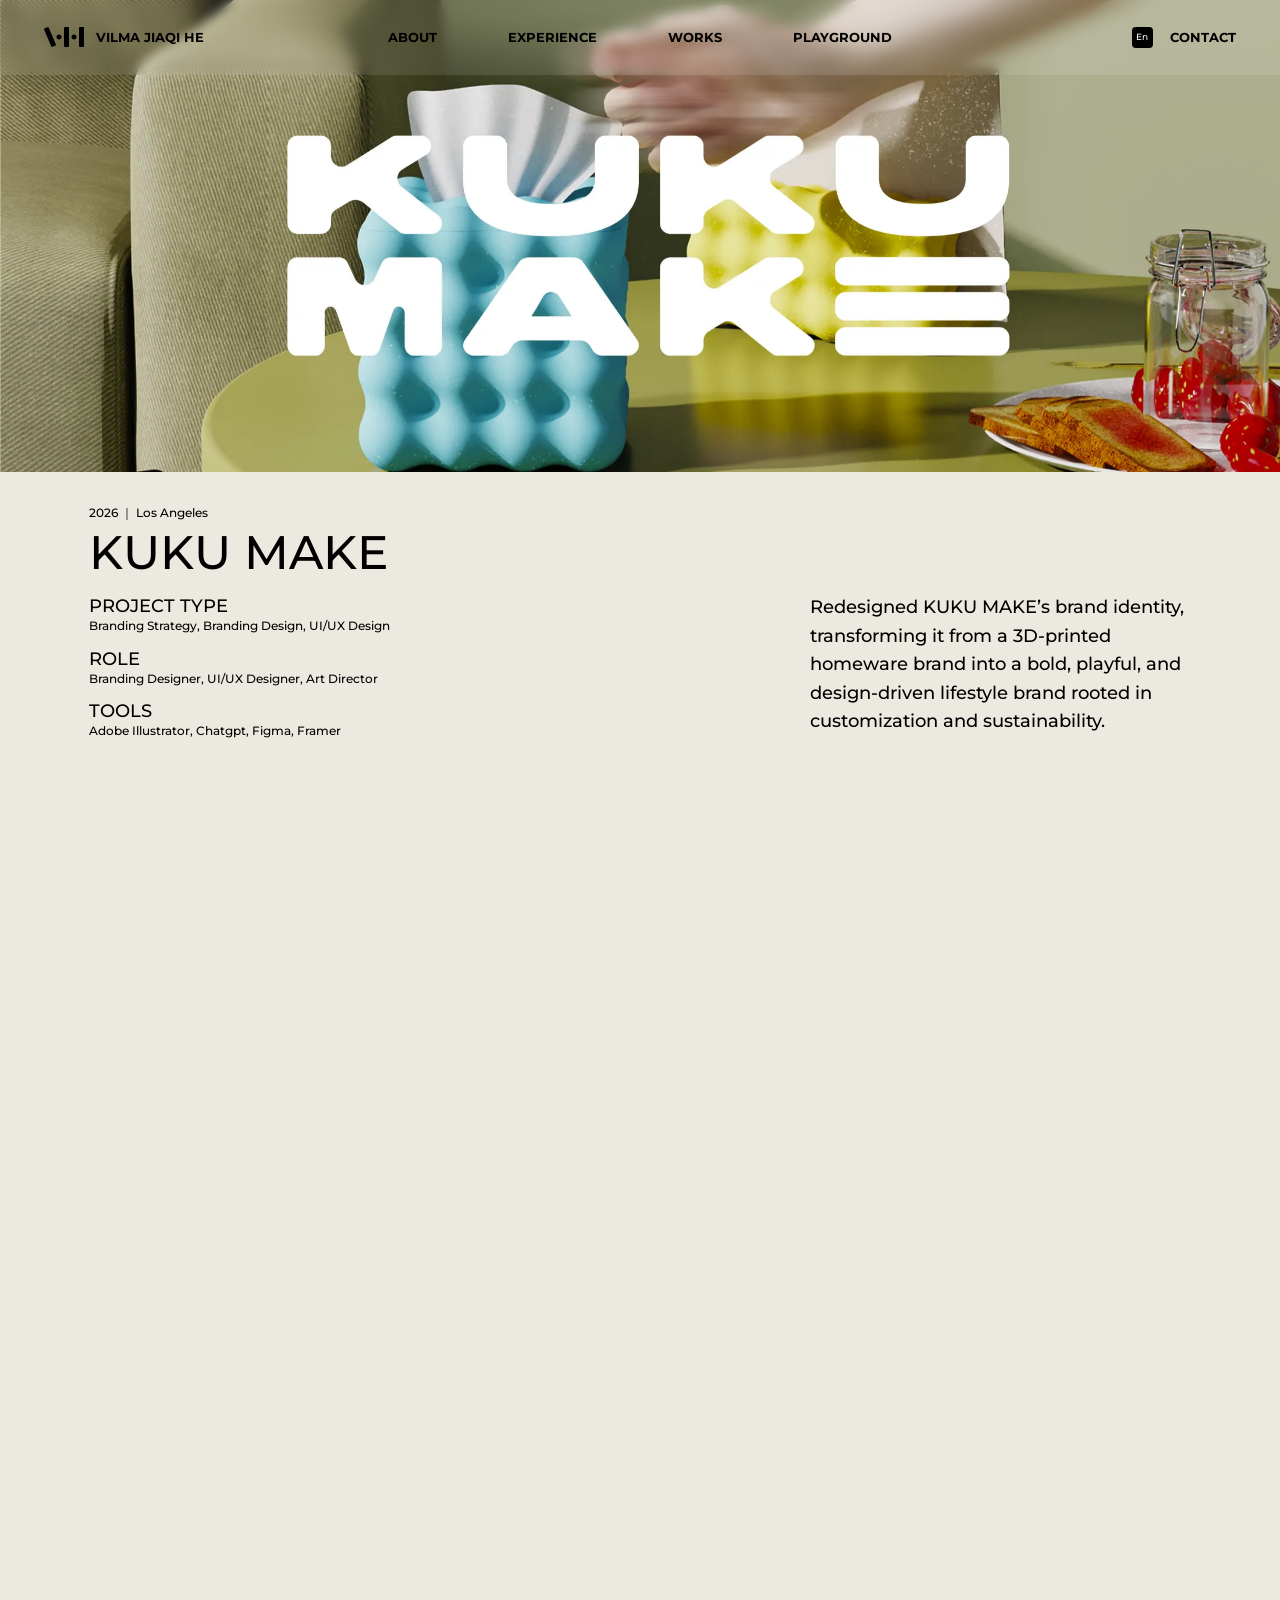
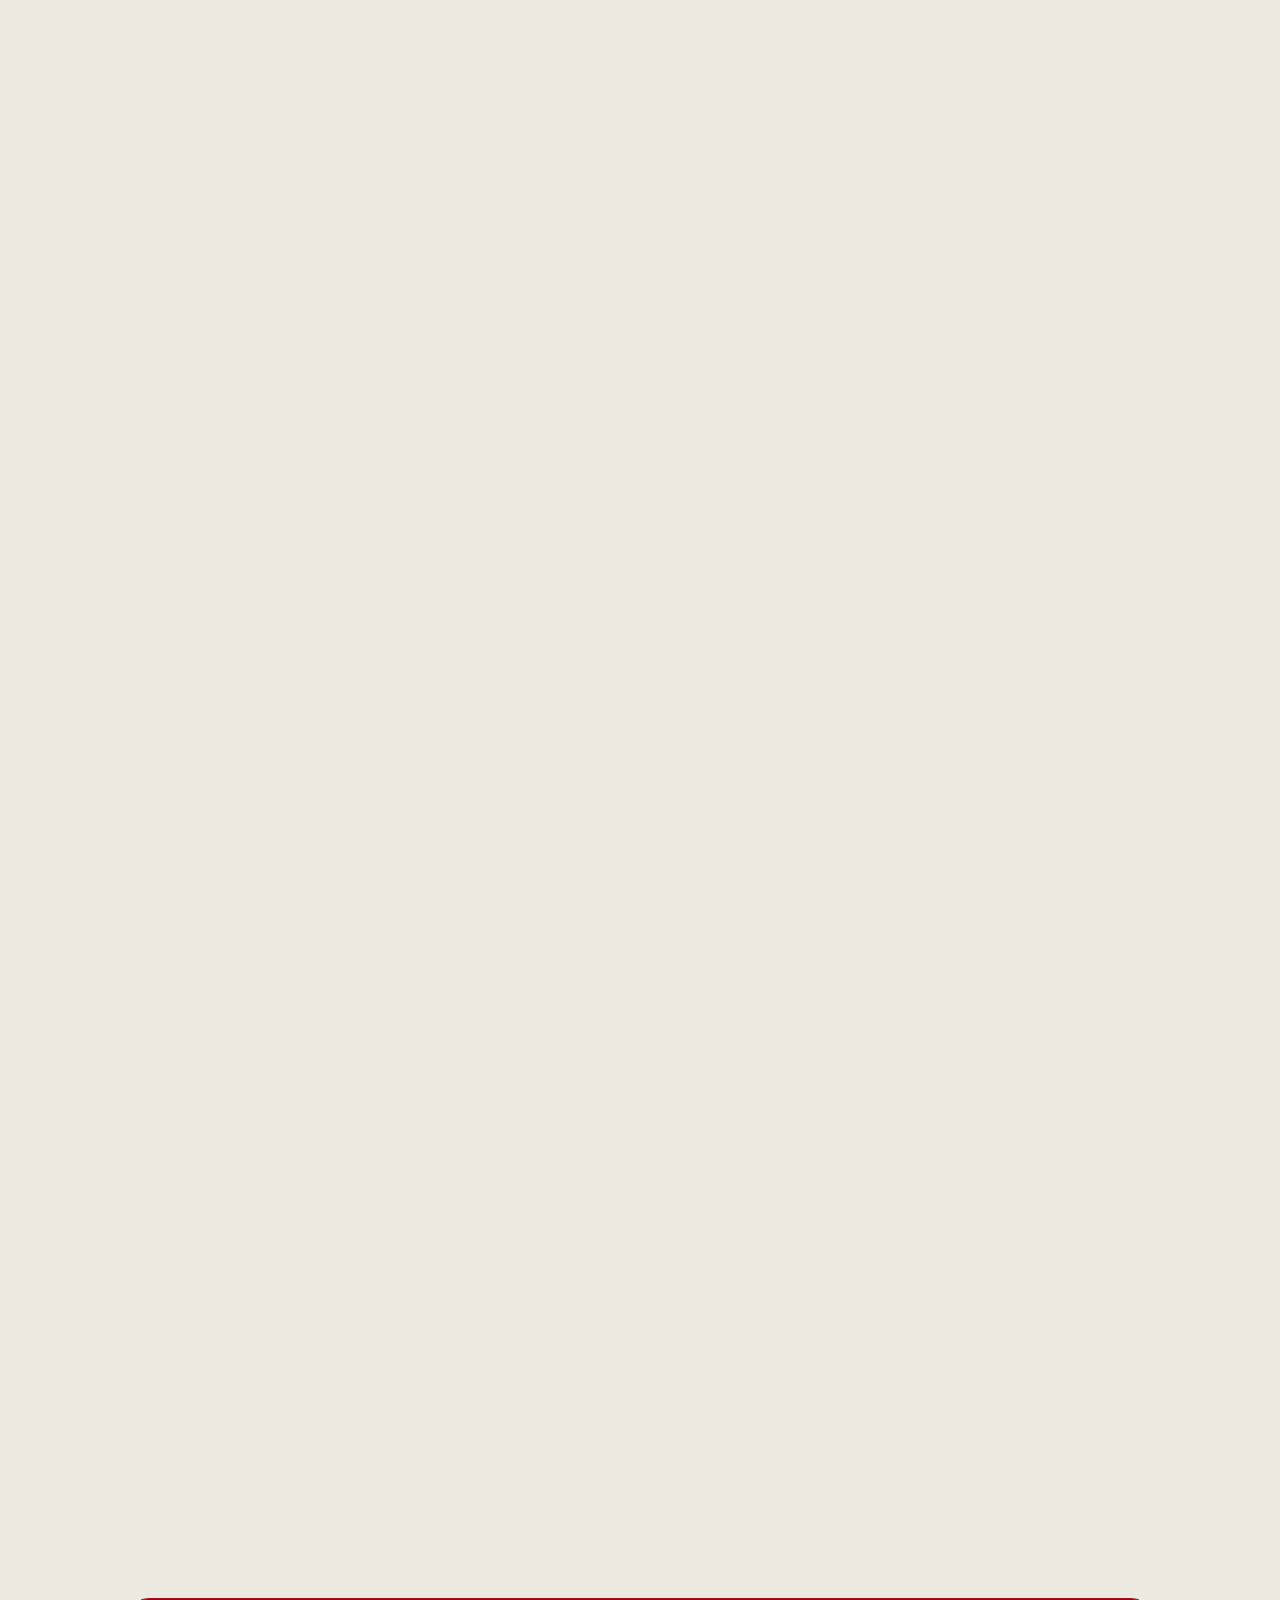
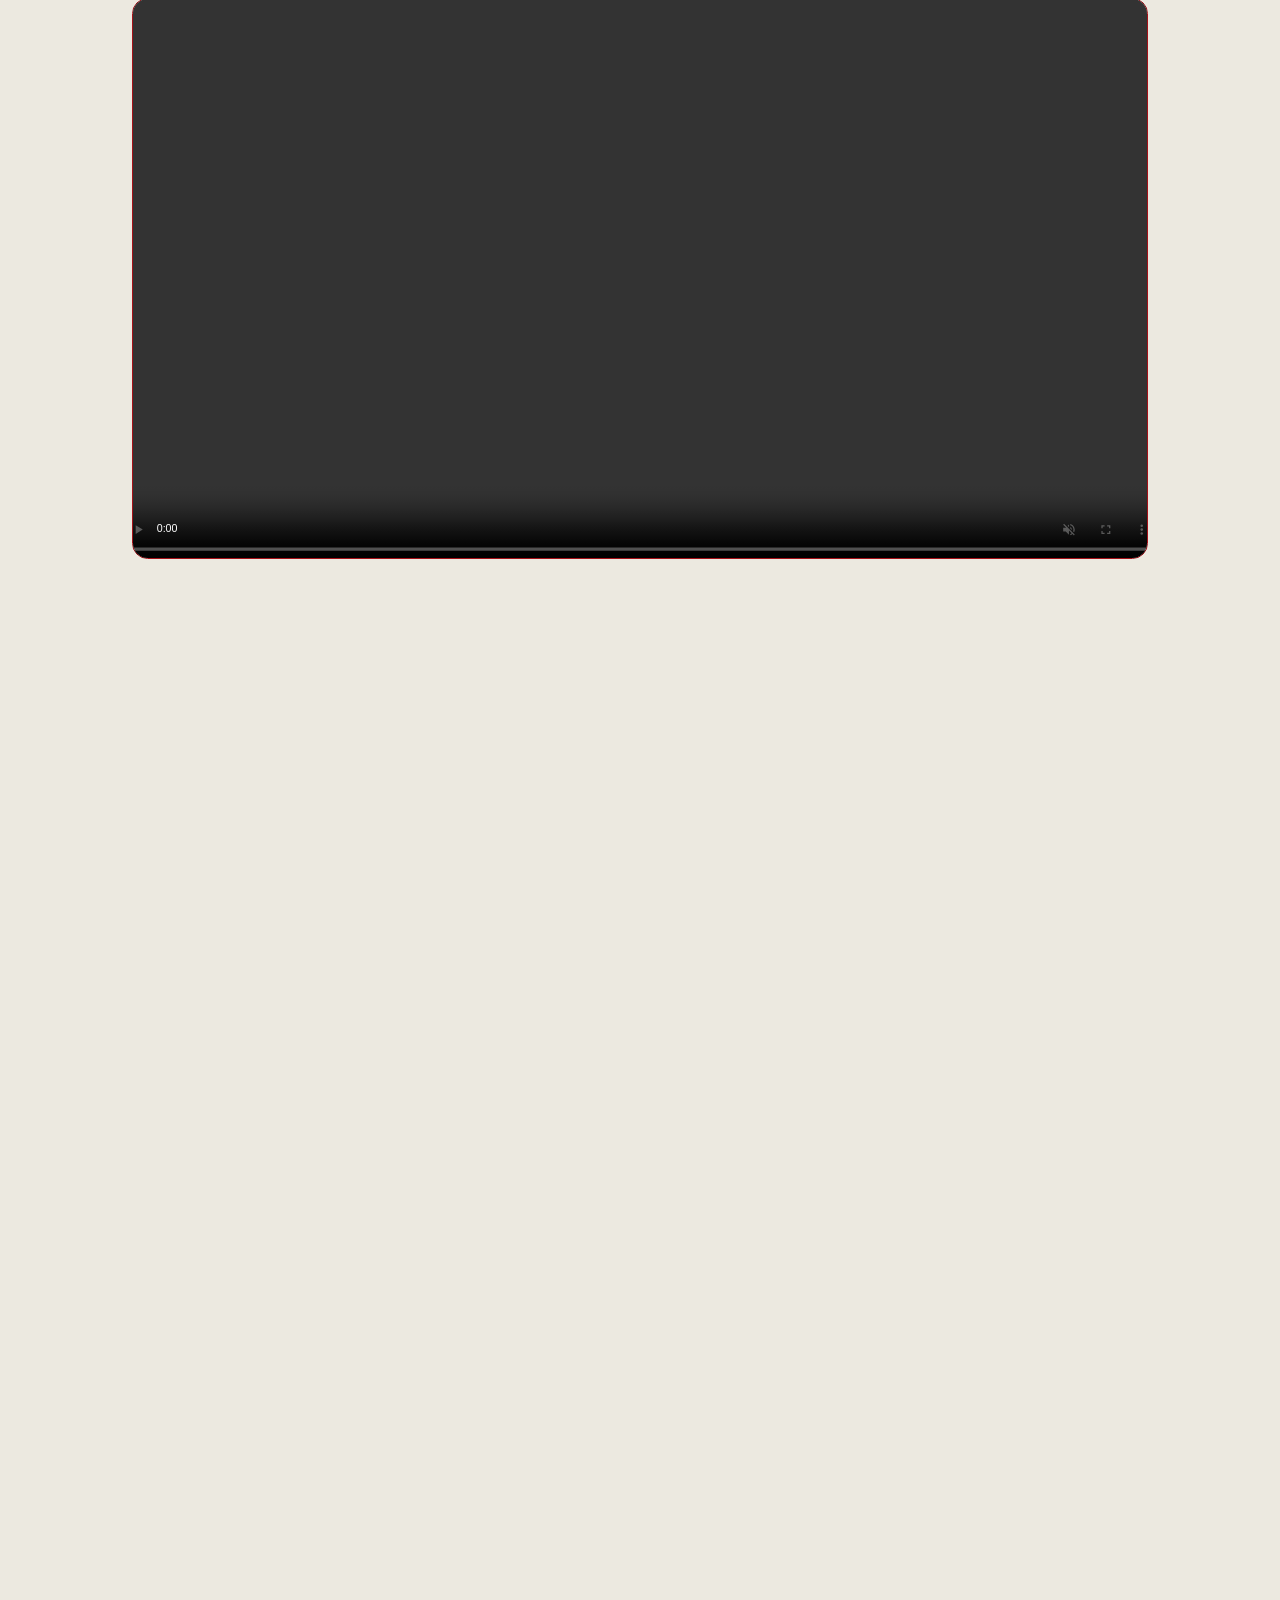
==== commit eafe2ebd: "图片视频压缩+kuku图片重新布局" ====
--- a/kuku-make.html
+++ b/kuku-make.html
@@ -11,52 +11,52 @@
   <link rel="stylesheet" href="video.css?v=20260830-3">
   <link rel="stylesheet" href="kuku-make.css?v=20260830-3">
   <link rel="stylesheet" href="logo-fix.css?v=20260901-7">
-  <link rel="stylesheet" href="subpage-flow-fix.css?v=20260901-1">
+  <link rel="stylesheet" href="subpage-flow-fix.css?v=20260902-2">
 </head>
 <body data-site-page="project">
   <aside id="contact-card" class="contact-lanyard" aria-hidden="true">
     <div class="lanyard-drop">
       <svg class="lanyard-strap" viewBox="0 -12 360 348" aria-hidden="true"><path class="strap-edge" d="M180 -10 Q180 130 180 315"></path><path class="strap-core" d="M180 -10 Q180 130 180 315"></path><g class="strap-texture-segments"></g><path class="strap-stitch" d="M180 -10 Q180 130 180 315"></path></svg>
       <div class="lanyard-payload"><div class="lanyard-clip"><i></i></div><div class="lanyard-badge">
-        <img class="badge-frame-bg" src="assets/badge-background.png" alt=""><img class="badge-frame-logo" src="assets/badge-logo.png" alt="Vilma logo"><p class="badge-frame-connect">OPEN TO CONNECT :)</p>
+        <img class="badge-frame-bg" src="assets/badge-background.webp" alt="" loading="lazy" decoding="async"><img class="badge-frame-logo" src="assets/badge-logo.webp" alt="Vilma logo" loading="lazy" decoding="async"><p class="badge-frame-connect">OPEN TO CONNECT :)</p>
         <div class="badge-frame-profile"><p class="badge-frame-name"><span>VILMA JIAQI HE</span><span>何 嘉琪</span></p><p class="badge-frame-role">BRAND · GRAPHIC · UI</p><p class="badge-frame-location">HANGZHOU · DESIGNER</p></div>
-        <div class="badge-frame-contact"><p>WeChat:<br>vilma0601_</p><p>TEL:<br>+86 150-3066-8882</p><p>EMAIL:<br>vilmahe0601@outlook.com</p></div><img class="badge-frame-arrow" src="assets/badge-arrow.svg" alt=""><p class="badge-frame-slogan">LET’s CREATING<br>SOMETHING<br><span>TOGETHER.</span></p>
+        <div class="badge-frame-contact"><p>WeChat:<br>vilma0601_</p><p>TEL:<br>+86 150-3066-8882</p><p>EMAIL:<br>vilmahe0601@outlook.com</p></div><img class="badge-frame-arrow" src="assets/badge-arrow.svg" alt="" loading="lazy" decoding="async"><p class="badge-frame-slogan">LET’s CREATING<br>SOMETHING<br><span>TOGETHER.</span></p>
       </div></div>
     </div>
   </aside>
   <header class="nav project-nav nav-light">
-    <a class="brand project-brand" href="index.html?v=20260830-1&amp;skipSplash=1#home"><img src="assets/logo.svg" alt="VH"><strong>VILMA JIAQI HE</strong></a>
+    <a class="brand project-brand" href="index.html?v=20260830-1&amp;skipSplash=1#home"><img src="assets/logo.svg" alt="VH" loading="lazy" decoding="async"><strong>VILMA JIAQI HE</strong></a>
     <nav><a href="index.html?v=20260830-1&amp;skipSplash=1#about">ABOUT</a><a href="index.html?v=20260830-1&amp;skipSplash=1#experience">EXPERIENCE</a><a href="index.html?v=20260830-1&amp;skipSplash=1#works">WORKS</a><a href="index.html?v=20260830-1&amp;skipSplash=1#playground">PLAYGROUND</a></nav>
     <div class="nav-end project-nav-end"><button type="button" aria-label="Switch language">En</button><a id="contact-toggle" href="#contact-card" aria-controls="contact-card" aria-expanded="false">CONTACT</a></div>
   </header>
   <main>
     <section class="project-page cover">
-      <img class="cover-image" src="assets/kuku/hero.png" alt="KUKU MAKE product scene">
+      <img class="cover-image" src="assets/kuku/hero.webp" alt="KUKU MAKE product scene" loading="eager" decoding="async" fetchpriority="high">
       <div class="project-title"><p>2026 ｜ Los Angeles</p><h1>KUKU MAKE</h1></div>
       <dl class="project-meta"><div><dt>PROJECT TYPE</dt><dd>Branding Strategy, Branding Design, UI/UX Design</dd></div><div><dt>ROLE</dt><dd>Branding Designer, UI/UX Designer, Art Director</dd></div><div><dt>TOOLS</dt><dd>Adobe Illustrator, Chatgpt, Figma, Framer</dd></div></dl>
       <p class="project-summary">Redesigned KUKU MAKE’s brand identity,<br>transforming it from a 3D-printed<br>homeware brand into a bold, playful, and<br>design-driven lifestyle brand rooted in<br>customization and sustainability.</p>
     </section>
     <section class="project-page mission">
       <h2>Brand Mission</h2><p class="section-copy">KUKU MAKE reimagines everyday home objects<br>through digital design and 3D printing. Built around<br>modularity, customization, and sustainability, each<br>object is designed to adapt to different spaces, needs,<br>and personalities — turning design from something<br>fixed into something everyone can make their own.</p>
-      <div class="mission-grid"><figure><img src="assets/kuku/mission-playful-user.png" alt="Playful"><figcaption class="sr-only">PLAYFUL</figcaption></figure><figure><img src="assets/kuku/mission-adaptable.png" alt="Adaptable"><figcaption>ADAPTABLE</figcaption></figure><figure><img src="assets/kuku/mission-expressive.png" alt="Expressive"><figcaption>EXPRESSIVE</figcaption></figure></div>
+      <div class="mission-grid"><figure><img src="assets/kuku/mission-playful-user.webp" alt="Playful" loading="lazy" decoding="async"><figcaption class="sr-only">PLAYFUL</figcaption></figure><figure><img src="assets/kuku/mission-adaptable.webp" alt="Adaptable" loading="lazy" decoding="async"><figcaption>ADAPTABLE</figcaption></figure><figure><img src="assets/kuku/mission-expressive.webp" alt="Expressive" loading="lazy" decoding="async"><figcaption>EXPRESSIVE</figcaption></figure></div>
     </section>
-    <section class="project-page feature"><h2>Logo Design</h2><p class="section-copy">The KUKU MAKE logo translates the brand’s idea of<br>modularity and playful customization into a<br>geometric typographic system.</p><img class="feature-image logo-design" src="assets/kuku/logo-design.png" alt="KUKU MAKE logo system"></section>
-    <section class="project-page feature"><h2>Color Palette</h2><p class="section-copy">KUKU MAKE’s color system draws inspiration from everyday objects and contemporary living spaces, balancing bold primary colors with warm, grounded secondary tones.</p><img class="feature-image color-palette" src="assets/kuku/color-palette.png" alt="KUKU MAKE color palette"></section>
+    <section class="project-page feature"><h2>Logo Design</h2><p class="section-copy">The KUKU MAKE logo translates the brand’s idea of<br>modularity and playful customization into a<br>geometric typographic system.</p><img class="feature-image logo-design" src="assets/kuku/logo-design.webp" alt="KUKU MAKE logo system" loading="lazy" decoding="async"></section>
+    <section class="project-page feature"><h2>Color Palette</h2><p class="section-copy">KUKU MAKE’s color system draws inspiration from everyday objects and contemporary living spaces, balancing bold primary colors with warm, grounded secondary tones.</p><img class="feature-image color-palette" src="assets/kuku/color-palette.webp" alt="KUKU MAKE color palette" loading="lazy" decoding="async"></section>
     <section class="project-page feature typography-page"><h2>Typography</h2><p class="section-copy typography-copy">A clean geometric typeface balances the<br>expressive product forms and creates clarity across<br>packaging, editorial layouts, product information,<br>and digital interfaces.</p>
       <div class="type-carousel" role="region" aria-label="KUKU MAKE typography slides">
         <div class="type-carousel-viewport"><div class="type-carousel-track">
-          <img src="assets/kuku/type-slide-1.png" alt="KUKU MAKE typography overview">
-          <img src="assets/kuku/type-slide-2.png" alt="Montserrat font weights">
-          <img src="assets/kuku/type-slide-3.png" alt="KUKU MAKE heading typography">
-          <img src="assets/kuku/type-slide-4.png" alt="KUKU MAKE body typography">
+          <img src="assets/kuku/type-slide-1.webp" alt="KUKU MAKE typography overview" loading="lazy" decoding="async">
+          <img src="assets/kuku/type-slide-2.webp" alt="Montserrat font weights" loading="lazy" decoding="async">
+          <img src="assets/kuku/type-slide-3.webp" alt="KUKU MAKE heading typography" loading="lazy" decoding="async">
+          <img src="assets/kuku/type-slide-4.webp" alt="KUKU MAKE body typography" loading="lazy" decoding="async">
         </div></div>
         <button class="type-carousel-button previous" type="button" aria-label="Previous typography slide"><span aria-hidden="true">‹</span></button>
         <button class="type-carousel-button next" type="button" aria-label="Next typography slide"><span aria-hidden="true">›</span></button>
         <p class="type-carousel-status" aria-live="polite">1 / 4</p>
       </div>
     </section>
-    <section class="project-page website"><h2>Website</h2><p class="section-copy typography-copy">The website was designed around strong product<br>imagery, generous typography, and a clear<br>modular structure, allowing users to understand<br>both the personality of the brand and the flexibility<br>of each product.</p><div class="website-layout"><div class="website-placeholder" aria-label="KUKU MAKE website showcase"><video class="website-video" autoplay muted loop playsinline preload="auto"><source src="assets/kuku/kuku-website-web-720.mp4" type="video/mp4"></video></div><div class="prototype-row"><img src="assets/kuku/prototype-left.png" alt="Website mobile prototype"><img src="assets/kuku/prototype-right.png" alt="Website desktop prototype"></div></div></section>
-    <section class="project-page outcomes"><h2>Outcomes</h2><div class="outcomes-grid"><div class="poster-row"><img src="assets/kuku/outcome-poster-1.png" alt="KUKU MAKE poster"><img src="assets/kuku/outcome-poster-2.png" alt="KUKU MAKE poster"></div><div class="box-row"><img src="assets/kuku/outcome-box.png" alt="KUKU MAKE packaging"><img src="assets/kuku/outcome-wall.png" alt="KUKU MAKE street advertising"></div><div class="room-row"><div><img src="assets/kuku/outcome-room.png" alt="KUKU MAKE interior"></div><img src="assets/kuku/outcome-object.png" alt="KUKU MAKE product"></div><div class="interior-crop"><img src="assets/kuku/outcome-interior.png" alt="KUKU MAKE interiors"></div></div></section>
+    <section class="project-page website"><h2>Website</h2><p class="section-copy typography-copy">The website was designed around strong product<br>imagery, generous typography, and a clear<br>modular structure, allowing users to understand<br>both the personality of the brand and the flexibility<br>of each product.</p><div class="website-layout"><div class="website-placeholder" aria-label="KUKU MAKE website showcase"><video class="website-video deferred-video" muted loop playsinline preload="none" data-src="assets/kuku/kuku-website-web-720.mp4"></video></div><div class="prototype-row"><img src="assets/kuku/prototype-left.webp" alt="Website mobile prototype" loading="lazy" decoding="async"><img src="assets/kuku/prototype-right.webp" alt="Website desktop prototype" loading="lazy" decoding="async"></div></div></section>
+    <section class="project-page outcomes"><h2>Outcomes</h2><div class="outcomes-grid"><div class="poster-row"><img src="assets/kuku/outcome-poster-1.webp" alt="KUKU MAKE poster" loading="lazy" decoding="async"><img src="assets/kuku/outcome-poster-2.webp" alt="KUKU MAKE poster" loading="lazy" decoding="async"></div><div class="box-row"><img src="assets/kuku/outcome-box.webp" alt="KUKU MAKE packaging" loading="lazy" decoding="async"><img src="assets/kuku/outcome-wall.webp" alt="KUKU MAKE street advertising" loading="lazy" decoding="async"></div><div class="room-row"><div><img src="assets/kuku/outcome-room.webp" alt="KUKU MAKE interior" loading="lazy" decoding="async"></div><img src="assets/kuku/outcome-object.webp" alt="KUKU MAKE product" loading="lazy" decoding="async"></div><div class="interior-crop"><img src="assets/kuku/outcome-interior.webp" alt="KUKU MAKE interiors" loading="lazy" decoding="async"></div></div></section>
   </main>
   <script src="kuku-make.js?v=20260830-5"></script>
   <script src="project-lanyard.js?v=20260830-1"></script>
--- a/kuku-make.css
+++ b/kuku-make.css
@@ -5,6 +5,8 @@
 .section-copy{position:absolute;left:949px;top:134px;width:659px;font-size:24px;line-height:1.2}.mission-grid{position:absolute;left:178px;top:381px;width:1372px;display:grid;grid-template-columns:422px 411px 411px;gap:64px}.mission-grid figure{height:617px;position:relative;overflow:hidden}.mission-grid img{width:100%;height:100%;object-fit:cover}.mission-grid figcaption{position:absolute;left:50%;bottom:90px;transform:translateX(-50%);width:300px;text-align:center;color:#fff;font-size:36px;font-weight:800}.feature-image{position:absolute;left:50%;transform:translateX(-50%);object-fit:cover}.logo-design{top:306px;width:1372px;height:688px}.color-palette{top:370px;width:1372px;height:606px}.typography-copy{left:985px;width:623px}.typography{top:307px;width:1372px;height:772px;object-fit:contain}
 .type-carousel{position:absolute;left:0;top:307px;width:1728px;height:772px}.type-carousel-viewport{position:absolute;left:178px;top:0;width:1372px;height:772px;overflow:hidden;background:#fff}.type-carousel-track{height:100%;display:flex;transition:transform .7s cubic-bezier(.22,.75,.2,1);will-change:transform}.type-carousel-track img{width:1372px;height:772px;flex:0 0 1372px;object-fit:cover}.type-carousel-button{position:absolute;top:50%;translate:0 -50%;width:68px;height:68px;border:0;border-radius:50%;display:grid;place-items:center;color:#fff;background:#111;font:300 54px/1 Arial,sans-serif;cursor:pointer;transition:color .22s ease,background-color .22s ease,scale .22s ease}.type-carousel-button:hover,.type-carousel-button:focus-visible{color:#111;background:#84deff;scale:1.07}.type-carousel-button.previous{left:60px}.type-carousel-button.next{right:60px}.type-carousel-button span{display:block;translate:0 -3px}.type-carousel-status{position:absolute;right:180px;bottom:14px;padding:7px 12px;border-radius:999px;color:#fff;background:rgba(0,0,0,.52);font-size:14px;line-height:1}
 .website{height:2083px}.website-layout{position:absolute;left:178px;top:346px;width:1372px;display:flex;flex-direction:column;gap:80px}.website-placeholder{width:100%;aspect-ratio:1372/758;border:1px solid #a51118;border-radius:21px;overflow:hidden;background:#ece9e0;transform:translateZ(0);contain:paint}.website-video{display:block;width:100%;height:100%;object-fit:cover;object-position:center;border-radius:20px;scale:1.025;transform:translateZ(0);backface-visibility:hidden;will-change:transform}.prototype-row{display:flex;align-items:center;justify-content:center;gap:90px}.prototype-row img:first-child{width:518px;height:507px;object-fit:cover}.prototype-row img:last-child{width:764px;height:764px;object-fit:cover}
-.outcomes{height:3181px}.outcomes-grid{position:absolute;left:178px;top:251px;width:1372px;display:flex;flex-direction:column;align-items:center;gap:46px}.poster-row,.box-row,.room-row{width:100%;display:flex;align-items:center}.poster-row{gap:77px}.poster-row img:first-child{width:668px;height:835px;object-fit:cover}.poster-row img:last-child{width:626px;height:835px;object-fit:cover}.box-row{gap:121px}.box-row img:first-child{width:470px;height:439px;object-fit:cover}.box-row img:last-child{width:781px;height:628px;object-fit:cover}.room-row{gap:91px}.room-row>div{width:881px;height:472px;overflow:hidden}.room-row>div img{width:100%;height:140%;object-fit:cover;object-position:center bottom}.room-row>img{width:399px;height:399px;object-fit:cover}.interior-crop{width:1372px;aspect-ratio:1729/920;overflow:hidden}.interior-crop img{width:100%;height:119.46%;object-fit:cover;object-position:center 78%}
+.outcomes{height:auto;padding-top:251px;padding-bottom:120px;overflow:visible}.outcomes-grid{position:relative;left:178px;top:auto;width:1372px;display:flex;flex-direction:column;align-items:center;gap:46px}.poster-row,.box-row,.room-row{width:100%;display:flex;align-items:center}.poster-row{gap:77px}.poster-row img:first-child{width:668px;height:835px;object-fit:cover}.poster-row img:last-child{width:626px;height:835px;object-fit:cover}.box-row{gap:121px}.box-row img:first-child{width:470px;height:439px;object-fit:cover}.box-row img:last-child{width:781px;height:628px;object-fit:cover}.room-row{gap:91px}.room-row>div{position:relative;width:881px;height:472px;overflow:hidden}.room-row>div img{position:absolute;left:-.01%;top:-39.94%;width:100.02%;max-width:none;height:139.94%;object-fit:fill}.room-row>img{width:399px;height:399px;object-fit:cover}.interior-crop{position:relative;width:1372px;aspect-ratio:1729/920;overflow:hidden}.interior-crop img{position:absolute;left:-.03%;top:-13.15%;width:100.05%;max-width:none;height:119.46%;object-fit:fill}
 @media(min-width:901px){body{width:1728px;zoom:calc(100vw / 1728)}.project-nav{width:1728px}}
-@media(max-width:900px){.project-nav{height:72px;padding:20px 22px}.project-nav nav{display:none}.project-nav-end>a{display:none}.project-brand strong{font-size:13px}.project-brand img{width:40px}.project-page{height:auto;min-height:100vh;padding:104px 24px 72px}.cover{padding:0 0 72px}.cover-image{height:56vh;min-height:360px}.project-title,.project-meta,.project-summary,.project-page h2,.section-copy,.mission-grid,.feature-image,.website-layout,.outcomes-grid{position:static;width:auto;transform:none}.project-title,.project-meta,.project-summary{margin:36px 24px 0}.project-title h1{font-size:clamp(42px,12vw,64px)}.project-summary{font-size:18px;line-height:1.35}.project-summary br,.section-copy br{display:none}.project-page h2{font-size:32px}.section-copy{margin-top:28px;font-size:18px;line-height:1.45}.mission-grid{margin-top:50px;display:grid;grid-template-columns:1fr;gap:24px}.mission-grid figure{height:auto;aspect-ratio:2/2.5}.feature-image{margin:52px auto 0;height:auto}.type-carousel{position:relative;left:auto;top:auto;width:100%;height:auto;margin-top:52px;padding:0 38px}.type-carousel-viewport{position:relative;left:auto;width:100%;height:auto;aspect-ratio:16/9}.type-carousel-track img{width:100%;height:100%;flex-basis:100%}.type-carousel-button{width:44px;height:44px;font-size:38px}.type-carousel-button.previous{left:-4px}.type-carousel-button.next{right:-4px}.type-carousel-status{right:48px;bottom:8px;font-size:11px}.website,.outcomes{height:auto}.website-layout,.outcomes-grid{margin-top:52px}.website-placeholder{display:none}.prototype-row,.poster-row,.box-row,.room-row{display:grid;grid-template-columns:1fr;gap:24px}.prototype-row img:first-child,.prototype-row img:last-child,.poster-row img:first-child,.poster-row img:last-child,.box-row img:first-child,.box-row img:last-child,.room-row>div,.room-row>img{width:100%;height:auto}.room-row>div img{height:auto}.interior-crop{width:100%}}
+@media(max-width:900px){.project-nav{height:72px;padding:20px 22px}.project-nav nav{display:none}.project-nav-end>a{display:none}.project-brand strong{font-size:13px}.project-brand img{width:40px}.project-page{height:auto;min-height:100vh;padding:104px 24px 72px}.cover{padding:0 0 72px}.cover-image{height:56vh;min-height:360px}.project-title,.project-meta,.project-summary,.project-page h2,.section-copy,.mission-grid,.feature-image,.website-layout,.outcomes-grid{position:static;width:auto;transform:none}.project-title,.project-meta,.project-summary{margin:36px 24px 0}.project-title h1{font-size:clamp(42px,12vw,64px)}.project-summary{font-size:18px;line-height:1.35}.project-summary br,.section-copy br{display:none}.project-page h2{font-size:32px}.section-copy{margin-top:28px;font-size:18px;line-height:1.45}.mission-grid{margin-top:50px;display:grid;grid-template-columns:1fr;gap:24px}.mission-grid figure{height:auto;aspect-ratio:2/2.5}.feature-image{margin:52px auto 0;height:auto}.type-carousel{position:relative;left:auto;top:auto;width:100%;height:auto;margin-top:52px;padding:0 38px}.type-carousel-viewport{position:relative;left:auto;width:100%;height:auto;aspect-ratio:16/9}.type-carousel-track img{width:100%;height:100%;flex-basis:100%}.type-carousel-button{width:44px;height:44px;font-size:38px}.type-carousel-button.previous{left:-4px}.type-carousel-button.next{right:-4px}.type-carousel-status{right:48px;bottom:8px;font-size:11px}.website,.outcomes{height:auto}.outcomes{padding:104px 24px 120px}.website-layout,.outcomes-grid{margin-top:52px}.website-placeholder{display:none}.prototype-row,.poster-row,.box-row,.room-row{display:grid;grid-template-columns:1fr;gap:24px}.prototype-row img:first-child,.prototype-row img:last-child,.poster-row img:first-child,.poster-row img:last-child,.box-row img:first-child,.box-row img:last-child,.room-row>div,.room-row>img{width:100%;height:auto}.room-row>div img{height:auto}.interior-crop{width:100%}}
+
+@media(max-width:900px){.room-row>div{height:auto;aspect-ratio:881/472}.room-row>div img{height:139.94%}}
--- a/subpage-flow-fix.css
+++ b/subpage-flow-fix.css
@@ -88,8 +88,20 @@
   }
 
   /* Porsche Taycan */
+  .p-section.vision {
+    height: 2197px;
+  }
+
   .p-section.vision blockquote {
-    top: 487px;
+    top: 575px;
+  }
+
+  .p-section.vision .modes-heading {
+    top: 823px;
+  }
+
+  .p-section.vision .modes {
+    top: 979px;
   }
 
   /* Wheel Cart */
